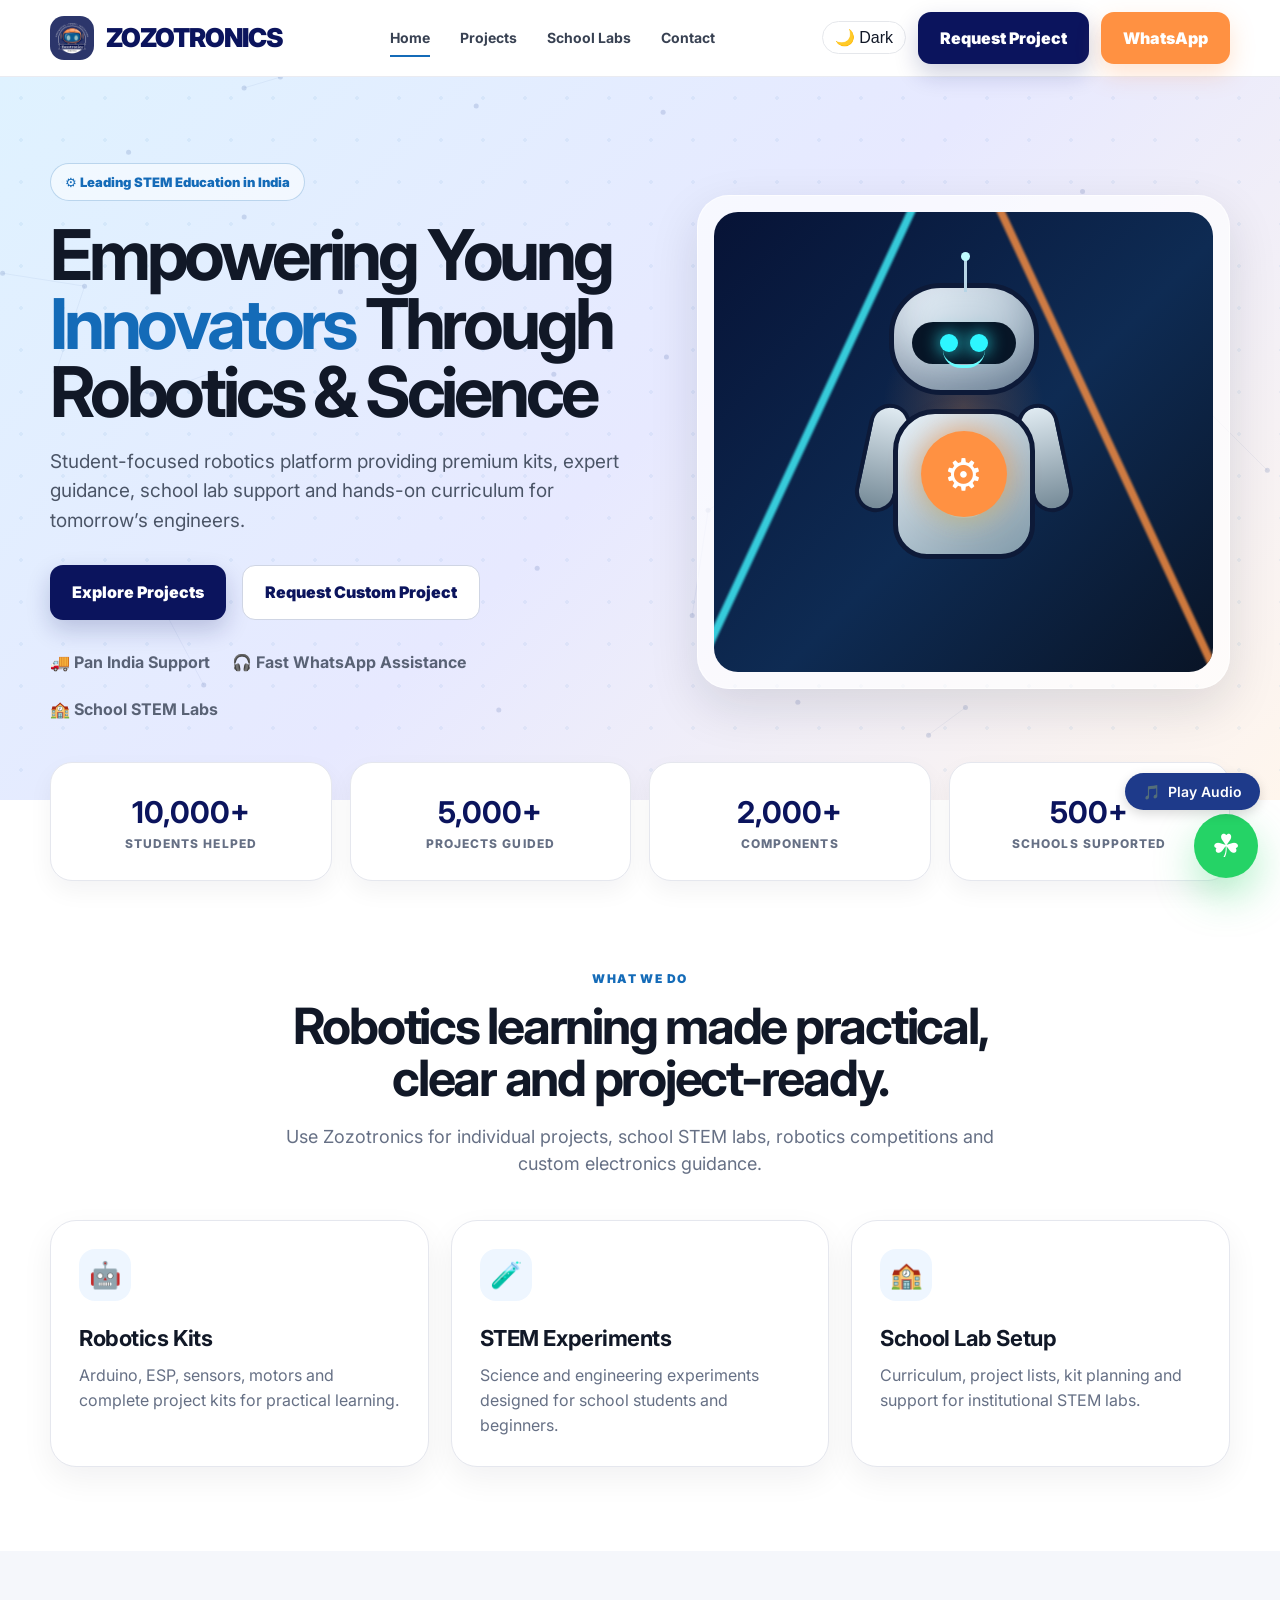
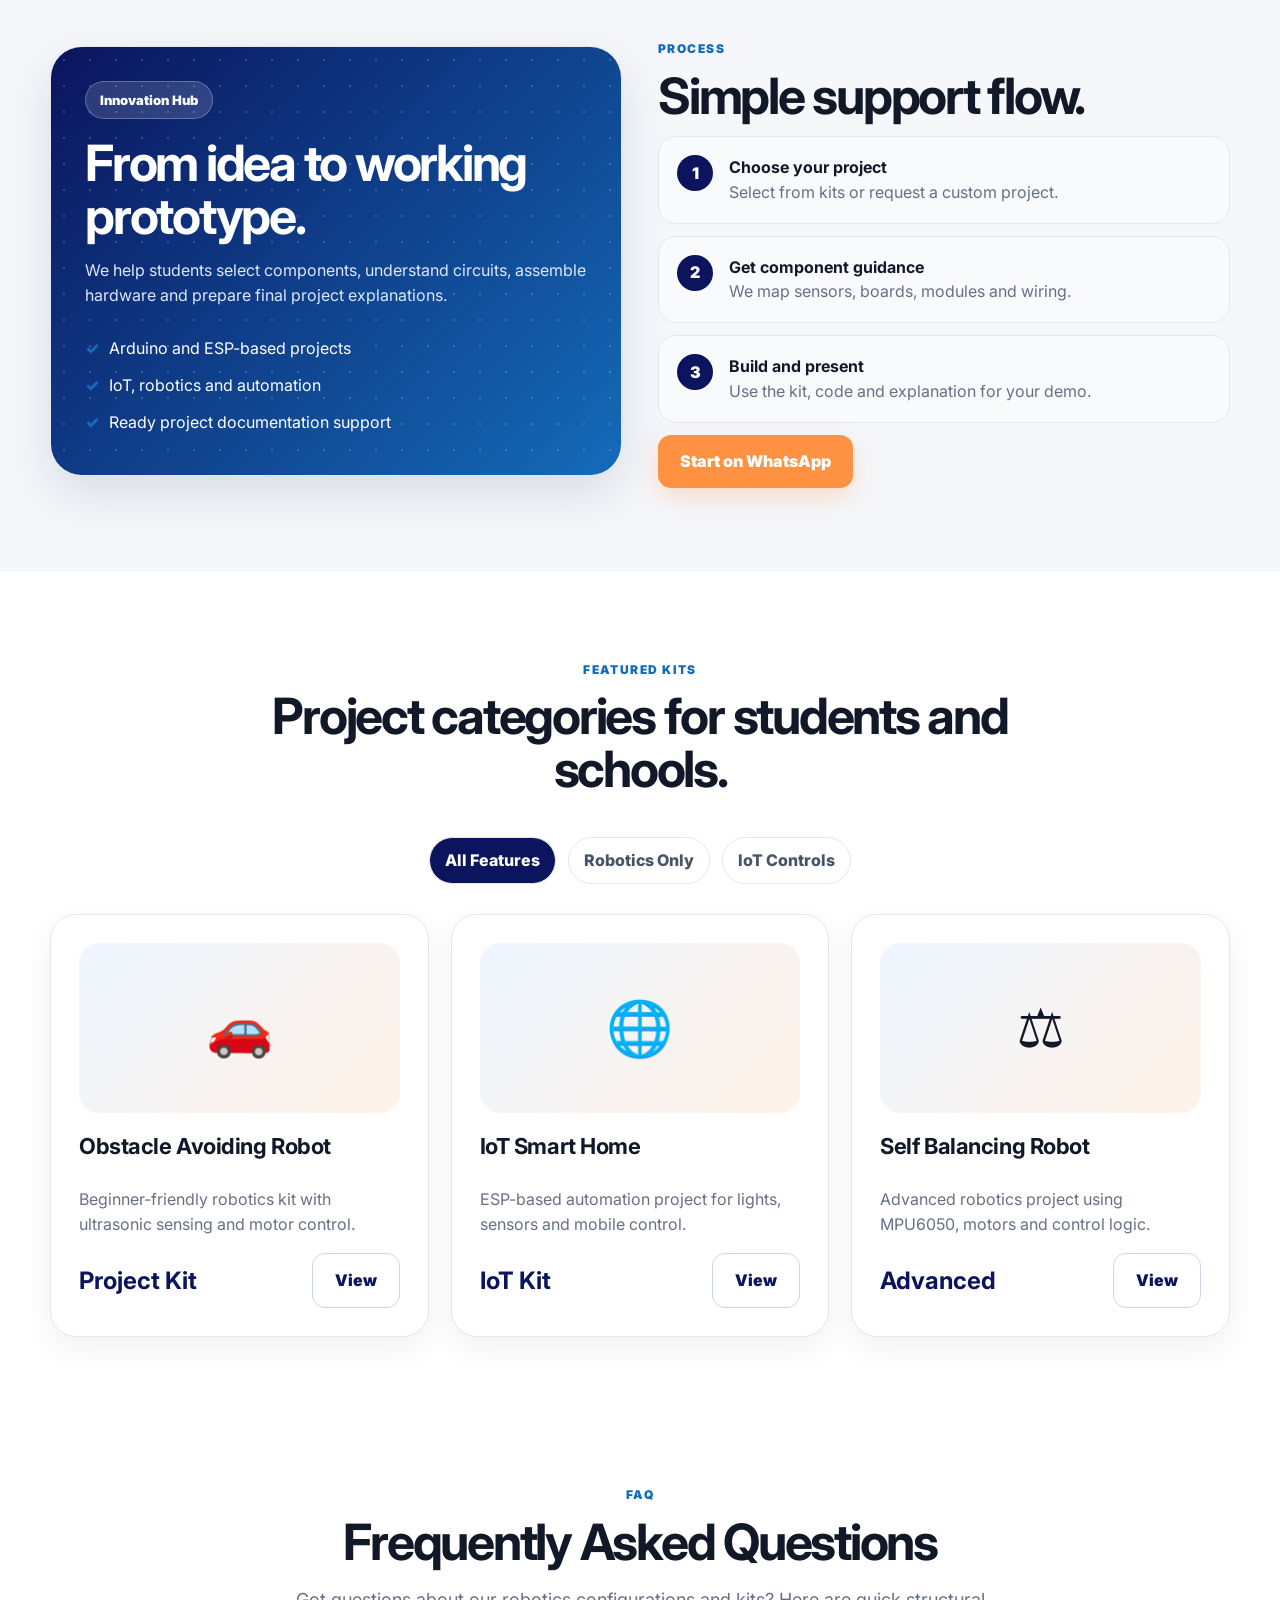
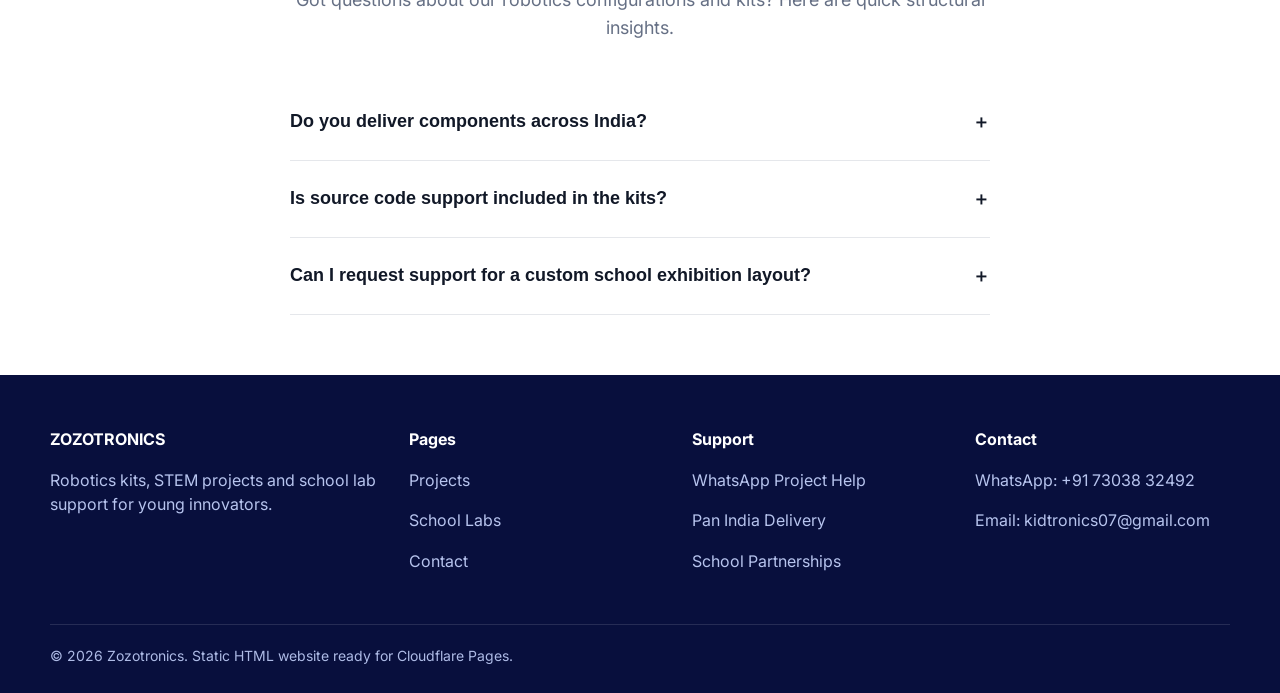
==== index.html @ ffdb4184 "Jdnj" ====
<!doctype html>
<html lang="en">
<head>
  <meta charset="utf-8">
  <meta name="viewport" content="width=device-width, initial-scale=1">
  <title>ZOZOTRONICS | Robotics Kits, STEM Projects & School Labs</title>
  <meta name="description" content="Zozotronics provides robotics kits, STEM project guidance, school lab setup, curriculum support and WhatsApp-based project assistance across India.">
  <link rel="preconnect" href="https://fonts.googleapis.com">
  <link rel="preconnect" href="https://fonts.gstatic.com" crossorigin>
  <link href="https://fonts.googleapis.com/css2?family=Inter:wght@400;500;600;700;800;900&display=swap" rel="stylesheet">
  <link rel="stylesheet" href="styles.css">
  
  <style>
    /* ==========================================================================
       OPTION 2: COMPREHENSIVE DARK MODE VARIANTS
       ========================================================================== */
    :root {
      --bg-primary: #ffffff;
      --text-main: #111827;
      --card-bg: #f9fafb;
      --border-color: #e5e7eb;
    }

    [data-theme="dark"] {
      --bg-primary: #0b132b;
      --text-main: #f3f4f6;
      --card-bg: #1c2541;
      --border-color: #3a506b;
      background-color: var(--bg-primary);
      color: var(--text-main);
    }

    body {
      background-color: var(--bg-primary);
      color: var(--text-main);
      transition: background-color 0.3s ease, color 0.3s ease;
    }

    /* Target global structural elements to shift color profiles smoothly */
    [data-theme="dark"] .card, [data-theme="dark"] .stat, [data-theme="dark"] .topbar {
      background-color: var(--card-bg) !important;
      color: var(--text-main) !important;
      border-color: var(--border-color) !important;
    }
    [data-theme="dark"] h1, [data-theme="dark"] h2, [data-theme="dark"] h3, [data-theme="dark"] strong, [data-theme="dark"] .links a {
      color: #ffffff !important;
    }

    /* Style for the Theme Toggle Switch */
    .theme-toggle {
      background: none;
      border: 1px solid var(--border-color);
      font-size: 16px;
      cursor: pointer;
      padding: 6px 12px;
      border-radius: 20px;
      display: inline-flex;
      align-items: center;
      justify-content: center;
      transition: background 0.2s;
      color: var(--text-main);
    }
    .theme-toggle:hover {
      background: rgba(0,0,0,0.05);
    }
    [data-theme="dark"] .theme-toggle:hover {
      background: rgba(255,255,255,0.08);
    }

    /* ==========================================================================
       OPTION 1: DIGITAL NODE CIRCUIT CANVAS LAYOUT
       ========================================================================== */
    .hero {
      position: relative;
      overflow: hidden;
    }
    #circuitCanvas {
      position: absolute;
      top: 0;
      left: 0;
      width: 100%;
      height: 100%;
      z-index: 0;
      pointer-events: none; /* Allows text selection and clicks to go through */
    }
    .hero-grid {
      position: relative;
      z-index: 1; /* Places website hero info directly over background art nodes */
    }

    /* ==========================================================================
       OPTION 3: DYNAMIC FILTER CLASSES
       ========================================================================== */
    .product {
      transition: opacity 0.3s ease, transform 0.3s ease;
    }
    .product.hidden {
      display: none !important;
    }
    .filters {
      display: flex;
      gap: 12px;
      margin-bottom: 30px;
      justify-content: center;
      flex-wrap: wrap;
    }
    .pill {
      cursor: pointer;
      user-select: none;
    }

    /* ==========================================================================
       OPTION 4: ACCORDION DROPDOWNS FOR FAQs
       ========================================================================== */
    .faq-section {
      padding: 60px 0;
    }
    .faq-container {
      max-width: 700px;
      margin: 0 auto;
    }
    .faq-item {
      border-bottom: 1px solid var(--border-color);
      padding: 16px 0;
    }
    .faq-trigger {
      display: flex;
      justify-content: space-between;
      align-items: center;
      width: 100%;
      background: none;
      border: none;
      text-align: left;
      font-size: 18px;
      font-weight: 600;
      color: var(--text-main);
      cursor: pointer;
      padding: 10px 0;
    }
    .faq-content {
      max-height: 0;
      overflow: hidden;
      transition: max-height 0.3s ease, padding 0.3s ease;
      color: #6b7280;
    }
    [data-theme="dark"] .faq-content {
      color: #9ca3af;
    }
    .faq-item.open .faq-content {
      max-height: 200px; /* Big enough to comfortably fit responses */
      padding-top: 10px;
    }
    .faq-icon {
      transition: transform 0.3s ease;
    }
    .faq-item.open .faq-icon {
      transform: rotate(45deg);
    }

    /* Original floating music component parameters preserved */
    .music-control-btn {
      position: fixed;
      bottom: 90px;
      right: 20px;
      z-index: 999;
      background: #1e3a8a;
      color: #ffffff;
      border: none;
      border-radius: 50px;
      padding: 10px 18px;
      font-family: 'Inter', sans-serif;
      font-weight: 600;
      font-size: 14px;
      display: flex;
      align-items: center;
      gap: 8px;
      cursor: pointer;
      box-shadow: 0 4px 12px rgba(0, 0, 0, 0.15);
      transition: transform 0.2s ease;
    }
    .music-control-btn:hover { transform: scale(1.05); opacity: 0.95; }
  </style>
</head>
<body>
  <header class="topbar">
    <div class="container nav">
      <a class="brand" href="index.html"><img src="logo.png" alt="Zozotronics logo">ZOZOTRONICS</a>
      <nav class="links">
        <a class="active" href="index.html">Home</a><a href="projects.html">Projects</a><a href="schools.html">School Labs</a><a href="contact.html">Contact</a>
      </nav>
      <div class="actions">
        <button id="themeToggle" class="theme-toggle" aria-label="Toggle Theme">🌙 Dark</button>
        <a class="btn primary" href="contact.html">Request Project</a>
        <a class="btn orange" href="https://wa.me/7303832492">WhatsApp</a>
      </div>
      <button class="menu" data-menu>Menu</button>
    </div>
    <div class="mobile-panel container"><a href="index.html">Home</a><a href="projects.html">Projects</a><a href="schools.html">School Labs</a><a href="contact.html">Contact</a><a class="btn primary" href="contact.html">Request Project</a><a class="btn orange" href="https://wa.me/7303832492">WhatsApp</a></div>
  </header>

  <main>
    <section class="hero">
      <canvas id="circuitCanvas"></canvas>
      
      <div class="container hero-grid">
        <div>
          <span class="badge">⚙ Leading STEM Education in India</span>
          <h1>Empowering Young <span>Innovators</span> Through Robotics & Science</h1>
          <p>Student-focused robotics platform providing premium kits, expert guidance, school lab support and hands-on curriculum for tomorrow’s engineers.</p>
          <div class="hero-buttons"><a class="btn primary" href="projects.html">Explore Projects</a><a class="btn ghost" href="contact.html">Request Custom Project</a></div>
          <div class="support-row"><span>🚚 Pan India Support</span><span>🎧 Fast WhatsApp Assistance</span><span>🏫 School STEM Labs</span></div>
        </div>
        <div class="hero-card" aria-label="Robotics hero illustration">
          <div class="robot-stage">
            <span class="beam b1"></span><span class="beam b2"></span>
            <div class="robot"><div class="head"><span class="antenna"></span><div class="face"><span class="eye left"></span><span class="eye right"></span><span class="smile"></span></div></div><div class="arm left"></div><div class="arm right"></div><div class="body"><div class="core">◌</div></div><div class="gear"></div></div>
          </div>
        </div>
      </div>
    </section>

    <div class="container stats">
      <div class="stat"><strong>10,000+</strong><span>Students Helped</span></div>
      <div class="stat"><strong>5,000+</strong><span>Projects Guided</span></div>
      <div class="stat"><strong>2,000+</strong><span>Components</span></div>
      <div class="stat"><strong>500+</strong><span>Schools Supported</span></div>
    </div>

    <section class="section">
      <div class="container">
        <div class="section-head reveal"><span class="kicker">What We Do</span><h2>Robotics learning made practical, clear and project-ready.</h2><p>Use Zozotronics for individual projects, school STEM labs, robotics competitions and custom electronics guidance.</p></div>
        <div class="grid-3">
          <article class="card reveal"><div class="icon">🤖</div><h3>Robotics Kits</h3><p>Arduino, ESP, sensors, motors and complete project kits for practical learning.</p></article>
          <article class="card reveal"><div class="icon">🧪</div><h3>STEM Experiments</h3><p>Science and engineering experiments designed for school students and beginners.</p></article>
          <article class="card reveal"><div class="icon">🏫</div><h3>School Lab Setup</h3><p>Curriculum, project lists, kit planning and support for institutional STEM labs.</p></article>
        </div>
      </div>
    </section>

    <section class="section alt">
      <div class="container split">
        <div class="panel lab-visual reveal">
          <span class="badge" style="color:white;border-color:rgba(255,255,255,.25);background:rgba(255,255,255,.14)">Innovation Hub</span>
          <h2 style="color:white;margin-top:18px">From idea to working prototype.</h2>
          <p style="color:#dbe7ff">We help students select components, understand circuits, assemble hardware and prepare final project explanations.</p>
          <ul class="list" style="margin-top:28px"><li style="color:#fff">Arduino and ESP-based projects</li><li style="color:#fff">IoT, robotics and automation</li><li style="color:#fff">Ready project documentation support</li></ul>
        </div>
        <div class="reveal">
          <span class="kicker">Process</span><h2>Simple support flow.</h2>
          <div class="step"><span class="num">1</span><div><strong>Choose your project</strong><br><span style="color:var(--muted)">Select from kits or request a custom project.</span></div></div>
          <div class="step"><span class="num">2</span><div><strong>Get component guidance</strong><br><span style="color:var(--muted)">We map sensors, boards, modules and wiring.</span></div></div>
          <div class="step"><span class="num">3</span><div><strong>Build and present</strong><br><span style="color:var(--muted)">Use the kit, code and explanation for your demo.</span></div></div>
          <a class="btn orange" href="contact.html">Start on WhatsApp</a>
        </div>
      </div>
    </section>

    <section class="section">
      <div class="container">
        <div class="section-head reveal"><span class="kicker">Featured Kits</span><h2>Project categories for students and schools.</h2></div>
        
        <div class="filters">
          <span class="pill active" data-home-filter="all">All Features</span>
          <span class="pill" data-home-filter="robotics">Robotics Only</span>
          <span class="pill" data-home-filter="iot">IoT Controls</span>
        </div>

        <div class="grid-3" id="homeProductGrid">
          <article class="card product reveal" data-home-category="robotics">
            <div class="product-visual">🚗</div>
            <h3>Obstacle Avoiding Robot</h3>
            <p>Beginner-friendly robotics kit with ultrasonic sensing and motor control.</p>
            <div class="price"><strong>Project Kit</strong><a class="btn ghost" href="projects.html">View</a></div>
          </article>
          
          <article class="card product reveal" data-home-category="iot">
            <div class="product-visual">🌐</div>
            <h3>IoT Smart Home</h3>
            <p>ESP-based automation project for lights, sensors and mobile control.</p>
            <div class="price"><strong>IoT Kit</strong><a class="btn ghost" href="projects.html">View</a></div>
          </article>
          
          <article class="card product reveal" data-home-category="robotics">
            <div class="product-visual">⚖️</div>
            <h3>Self Balancing Robot</h3>
            <p>Advanced robotics project using MPU6050, motors and control logic.</p>
            <div class="price"><strong>Advanced</strong><a class="btn ghost" href="projects.html">View</a></div>
          </article>
        </div>
      </div>
    </section>

    <section class="section faq-section">
      <div class="container">
        <div class="section-head reveal">
          <span class="kicker">FAQ</span>
          <h2>Frequently Asked Questions</h2>
          <p>Got questions about our robotics configurations and kits? Here are quick structural insights.</p>
        </div>
        <div class="faq-container">
          <div class="faq-item">
            <button class="faq-trigger"><span>Do you deliver components across India?</span><span class="faq-icon">＋</span></button>
            <div class="faq-content"><p>Yes! We provide secure Pan-India delivery options for all customized STEM labs and curated starter kits directly to your doorstep.</p></div>
          </div>
          <div class="faq-item">
            <button class="faq-trigger"><span>Is source code support included in the kits?</span><span class="faq-icon">＋</span></button>
            <div class="faq-content"><p>Absolutely. Every product variant includes comprehensive code layouts, wiring diagrams, and explicit logic explanations available through direct chat pathways.</p></div>
          </div>
          <div class="faq-item">
            <button class="faq-trigger"><span>Can I request support for a custom school exhibition layout?</span><span class="faq-icon">＋</span></button>
            <div class="faq-content"><p>Yes, you can use our direct custom messaging links to coordinate specialized institutional lab configurations or unique model setups directly with our team.</p></div>
          </div>
        </div>
      </div>
    </section>
  </main>

  <footer class="footer">
    <div class="container footer-grid">
      <div><h4>ZOZOTRONICS</h4><p>Robotics kits, STEM projects and school lab support for young innovators.</p></div>
      <div><h4>Pages</h4><p><a href="projects.html">Projects</a></p><p><a href="schools.html">School Labs</a></p><p><a href="contact.html">Contact</a></p></div>
      <div><h4>Support</h4><p>WhatsApp Project Help</p><p>Pan India Delivery</p><p>School Partnerships</p></div>
      <div><h4>Contact</h4><p>WhatsApp: +91 73038 32492</p><p>Email: kidtronics07@gmail.com</p></div>
    </div>
    <div class="container footer-bottom">© 2026 Zozotronics. Static HTML website ready for Cloudflare Pages.</div>
  </footer>

  <button id="musicBtn" class="music-control-btn" aria-label="Play Background Music">
    <span class="music-icon" id="musicIcon">🎵</span><span id="musicText">Play Audio</span>
  </button>

  <audio id="bgMusic" loop>
    <source src="alaminhossain1989-relaxing-krishna-flute-music-deep-sleep-relaxing-music-292793.mp3" type="audio/mpeg">
    Your browser does not support the audio element.
  </audio>

  <a class="whatsapp-float" href="https://wa.me/7303832492" aria-label="WhatsApp">☘</a>
  
  <script src="script.js"></script>
  
  <script>
    // Traditional Media Action Handlers
    const musicBtn = document.getElementById('musicBtn');
    const bgMusic = document.getElementById('bgMusic');
    const musicIcon = document.getElementById('musicIcon');
    const musicText = document.getElementById('musicText');

    musicBtn.addEventListener('click', function() {
      if (bgMusic.paused) {
        bgMusic.play().then(() => {
          musicIcon.textContent = '⏸️';
          musicText.textContent = 'Pause Audio';
        }).catch(err => console.log("Audio target reference mismatch context.", err));
      } else {
        bgMusic.pause();
        musicIcon.textContent = '🎵';
        musicText.textContent = 'Play Audio';
      }
    });

    // ==========================================================================
    // OPTION 1: CIRCUIT CANVAS MATH ENGINE CONTEXT
    // ==========================================================================
    const canvas = document.getElementById('circuitCanvas');
    const ctx = canvas.getContext('2d');
    let points = [];
    const maxPoints = 35;

    function resizeCanvas() {
      canvas.width = canvas.offsetWidth;
      canvas.height = canvas.offsetHeight;
    }
    window.addEventListener('resize', resizeCanvas);
    resizeCanvas();

    for(let i=0; i<maxPoints; i++) {
      points.push({
        x: Math.random() * canvas.width,
        y: Math.random() * canvas.height,
        vx: (Math.random() - 0.5) * 0.6,
        vy: (Math.random() - 0.5) * 0.6
      });
    }

    function animateCircuit() {
      ctx.clearRect(0, 0, canvas.width, canvas.height);
      const isDark = document.body.getAttribute('data-theme') === 'dark';
      ctx.strokeStyle = isDark ? 'rgba(58, 80, 107, 0.25)' : 'rgba(30, 58, 138, 0.05)';
      ctx.fillStyle = isDark ? 'rgba(91, 192, 190, 0.3)' : 'rgba(30, 58, 138, 0.15)';

      points.forEach((p, i) => {
        p.x += p.vx;
        p.y += p.vy;
        if(p.x < 0 || p.x > canvas.width) p.vx *= -1;
        if(p.y < 0 || p.y > canvas.height) p.vy *= -1;

        ctx.beginPath();
        ctx.arc(p.x, p.y, 2.5, 0, Math.PI * 2);
        ctx.fill();

        for(let j = i + 1; j < points.length; j++) {
          const p2 = points[j];
          const dist = Math.hypot(p.x - p2.x, p.y - p2.y);
          if(dist < 110) {
            ctx.beginPath();
            ctx.moveTo(p.x, p.y);
            ctx.lineTo(p2.x, p2.y);
            ctx.stroke();
          }
        }
      });
      requestAnimationFrame(animateCircuit);
    }
    animateCircuit();

    // ==========================================================================
    // OPTION 2: DARK MODE STORAGE SYSTEM RUNTIME
    // ==========================================================================
    const themeToggle = document.getElementById('themeToggle');
    themeToggle.addEventListener('click', () => {
      const currentTheme = document.body.getAttribute('data-theme');
      if (currentTheme === 'dark') {
        document.body.removeAttribute('data-theme');
        themeToggle.textContent = '🌙 Dark';
      } else {
        document.body.setAttribute('data-theme', 'dark');
        themeToggle.textContent = '☀️ Light';
      }
    });

    // ==========================================================================
    // OPTION 3: HOMEPAGE GALLERY FILTERS
    // ==========================================================================
    const homePills = document.querySelectorAll('[data-home-filter]');
    const homeProducts = document.querySelectorAll('#homeProductGrid .product');

    homePills.forEach(pill => {
      pill.addEventListener('click', function() {
        homePills.forEach(p => p.classList.remove('active'));
        this.classList.add('active');
        const selection = this.getAttribute('data-home-filter');

        homeProducts.forEach(prod => {
          const cat = prod.getAttribute('data-home-category');
          if(selection === 'all' || cat === selection) {
            prod.classList.remove('hidden');
          } else {
            prod.classList.add('hidden');
          }
        });
      });
    });

    // ==========================================================================
    // OPTION 4: ACCORDION INTERACTION CONTROLS
    // ==========================================================================
    const faqTriggers = document.querySelectorAll('.faq-trigger');
    faqTriggers.forEach(trigger => {
      trigger.addEventListener('click', function() {
        const parent = this.parentElement;
        const isOpen = parent.classList.contains('open');
        
        document.querySelectorAll('.faq-item').forEach(item => item.classList.remove('open'));
        if(!isOpen) {
          parent.classList.add('open');
        }
      });
    });
  </script>
</body>
</html>
---- styles.css ----
:root{
  --navy:#0b145d;--blue:#146bb8;--sky:#dff2ff;--orange:#ff9142;--ink:#151727;--muted:#667085;--soft:#f5f7fb;--line:#e5e7ee;--white:#fff;--green:#25d366;
  --shadow:0 18px 50px rgba(15,23,42,.12);--radius:26px;--max:1180px
}
*{box-sizing:border-box}html{scroll-behavior:smooth}body{margin:0;font-family:Inter,system-ui,-apple-system,Segoe UI,Roboto,Arial,sans-serif;color:var(--ink);background:#fbfbfe;line-height:1.55}a{text-decoration:none;color:inherit}img{max-width:100%;display:block}.container{width:min(var(--max),calc(100% - 40px));margin-inline:auto}.topbar{position:sticky;top:0;z-index:50;background:rgba(255,255,255,.88);backdrop-filter:blur(18px);border-bottom:1px solid rgba(229,231,238,.8)}.nav{height:76px;display:flex;align-items:center;justify-content:space-between;gap:24px}.brand{display:flex;align-items:center;gap:12px;font-weight:900;letter-spacing:-.04em;font-size:26px;color:var(--navy)}.brand img{width:44px;height:44px;border-radius:14px;object-fit:cover}.links{display:flex;align-items:center;gap:30px;font-weight:700;font-size:14px;color:#384152}.links a{position:relative}.links a:after{content:"";position:absolute;height:2px;left:0;right:0;bottom:-8px;background:var(--blue);transform:scaleX(0);transition:.2s}.links a:hover:after,.links a.active:after{transform:scaleX(1)}.actions{display:flex;gap:12px;align-items:center}.btn{display:inline-flex;align-items:center;justify-content:center;gap:10px;border:0;border-radius:13px;padding:14px 22px;font-weight:900;cursor:pointer;transition:.2s;white-space:nowrap}.btn.primary{background:var(--navy);color:white;box-shadow:0 10px 24px rgba(11,20,93,.2)}.btn.orange{background:var(--orange);color:white;box-shadow:0 10px 24px rgba(255,145,66,.25)}.btn.ghost{background:white;color:var(--navy);border:1px solid #cfd5e4}.btn:hover{transform:translateY(-2px)}.menu{display:none;background:white;border:1px solid var(--line);border-radius:12px;padding:10px 12px;font-weight:900}.hero{position:relative;overflow:hidden;background:linear-gradient(135deg,#dff2ff 0%,#e7e9ff 50%,#fff6ed 100%);padding:86px 0 78px}.hero:before{content:"";position:absolute;inset:0;background-image:radial-gradient(rgba(20,107,184,.12) 2px,transparent 2px);background-size:42px 42px;opacity:.5}.hero-grid{position:relative;display:grid;grid-template-columns:1.05fr .95fr;gap:58px;align-items:center}.badge{display:inline-flex;align-items:center;gap:8px;padding:8px 14px;border-radius:999px;border:1px solid rgba(20,107,184,.25);background:rgba(255,255,255,.55);color:var(--blue);font-weight:900;font-size:13px}.hero h1{font-size:clamp(42px,5.5vw,70px);line-height:.98;letter-spacing:-.06em;margin:20px 0 20px}.hero h1 span{color:var(--blue)}.hero p{font-size:19px;color:#4b5567;max-width:620px;margin:0 0 30px}.hero-buttons{display:flex;gap:16px;flex-wrap:wrap;margin-bottom:30px}.support-row{display:flex;gap:22px;flex-wrap:wrap;color:#596275;font-weight:700}.support-row span{display:flex;align-items:center;gap:8px}.hero-card{position:relative;padding:16px;border-radius:32px;background:rgba(255,255,255,.68);box-shadow:var(--shadow);border:1px solid rgba(255,255,255,.7)}.robot-stage{height:460px;border-radius:24px;position:relative;overflow:hidden;background:radial-gradient(circle at 50% 42%,rgba(255,145,66,.22),transparent 22%),linear-gradient(135deg,#071336,#0e2b53 55%,#091426)}.beam{position:absolute;width:8px;height:150%;background:#42f6ff;filter:blur(1px);opacity:.8;top:-20%;transform:rotate(25deg)}.beam.b1{left:15%}.beam.b2{right:18%;transform:rotate(-25deg);background:#ff9142}.robot{position:absolute;left:50%;top:48%;transform:translate(-50%,-50%);width:220px;height:300px}.head{width:150px;height:112px;border-radius:52px;margin:auto;background:linear-gradient(145deg,#eef7ff,#8fa6b7);border:5px solid #0d1a38;position:relative;box-shadow:inset 0 -18px 35px rgba(8,21,50,.25)}.antenna{position:absolute;width:3px;height:34px;background:#b7d5e6;left:50%;top:-30px}.antenna:after{content:"";position:absolute;width:9px;height:9px;border-radius:50%;background:#bffcff;left:-3px;top:-6px}.face{position:absolute;left:18px;right:18px;top:34px;height:42px;border-radius:24px;background:#071526}.eye{position:absolute;width:18px;height:18px;border-radius:50%;background:#2df6ff;top:12px;box-shadow:0 0 18px #2df6ff}.eye.left{left:28px}.eye.right{right:28px}.smile{position:absolute;width:42px;height:18px;border-bottom:3px solid #6afcff;border-radius:0 0 30px 30px;left:50%;top:28px;transform:translateX(-50%)}.body{width:142px;height:150px;margin:14px auto;border-radius:42px 42px 34px 34px;background:linear-gradient(145deg,#e8f3fb,#819aa9);border:5px solid #0d1a38;position:relative}.core{position:absolute;width:70px;height:70px;border-radius:50%;background:#0a2a39;border:5px solid #9fd6df;left:50%;top:34px;transform:translateX(-50%);display:grid;place-items:center;color:#46f7ff;font-size:34px;box-shadow:0 0 24px rgba(70,247,255,.55)}.arm{position:absolute;width:42px;height:110px;background:linear-gradient(#dfeaf1,#768b98);border:4px solid #0d1a38;border-radius:22px;top:120px}.arm.left{left:8px;transform:rotate(12deg)}.arm.right{right:8px;transform:rotate(-12deg)}.gear{position:absolute;width:86px;height:86px;border-radius:50%;background:#ff9142;left:50%;bottom:66px;transform:translateX(-50%);display:grid;place-items:center;color:white;font-size:44px;box-shadow:0 0 30px rgba(255,145,66,.8)}.gear:before{content:"⚙"}.section{padding:84px 0}.section.alt{background:var(--soft)}.section-head{max-width:760px;margin:0 auto 42px;text-align:center}.kicker{color:var(--blue);font-weight:900;text-transform:uppercase;letter-spacing:.12em;font-size:12px}.section h2{font-size:clamp(32px,4vw,50px);line-height:1.05;letter-spacing:-.045em;margin:10px 0 14px}.section-head p{color:var(--muted);font-size:18px}.stats{display:grid;grid-template-columns:repeat(4,1fr);gap:18px;margin-top:-38px;position:relative;z-index:3}.stat{background:white;border:1px solid var(--line);border-radius:22px;padding:26px;text-align:center;box-shadow:0 10px 25px rgba(17,24,39,.05)}.stat strong{font-size:30px;color:var(--navy)}.stat span{display:block;color:var(--muted);font-weight:800;font-size:12px;text-transform:uppercase;letter-spacing:.09em}.grid-3{display:grid;grid-template-columns:repeat(3,1fr);gap:22px}.card{background:white;border:1px solid var(--line);border-radius:var(--radius);padding:28px;box-shadow:0 12px 32px rgba(17,24,39,.06);transition:.2s}.card:hover{transform:translateY(-4px);box-shadow:var(--shadow)}.icon{width:52px;height:52px;border-radius:16px;background:#eef6ff;color:var(--blue);display:grid;place-items:center;font-size:26px;margin-bottom:20px}.card h3{font-size:22px;margin:0 0 8px;letter-spacing:-.02em}.card p{color:var(--muted);margin:0}.product{display:flex;flex-direction:column;gap:16px}.product-visual{height:170px;border-radius:20px;background:linear-gradient(135deg,#eef6ff,#fff2e8);display:grid;place-items:center;font-size:54px}.price{display:flex;align-items:center;justify-content:space-between;gap:10px}.price strong{font-size:24px;color:var(--navy)}.list{display:grid;gap:12px;margin:20px 0 0;padding:0;list-style:none}.list li{display:flex;gap:10px;color:#4b5567}.list li:before{content:"✓";font-weight:900;color:var(--blue)}.split{display:grid;grid-template-columns:1fr 1fr;gap:36px;align-items:center}.panel{border-radius:32px;background:white;border:1px solid var(--line);box-shadow:var(--shadow);padding:34px}.lab-visual{min-height:430px;background:linear-gradient(135deg,#0b145d,#146bb8);color:white;position:relative;overflow:hidden}.lab-visual:before{content:"";position:absolute;inset:0;background-image:radial-gradient(rgba(255,255,255,.18) 1px,transparent 1px);background-size:26px 26px}.lab-visual>*{position:relative}.step{display:flex;gap:16px;padding:18px;border-radius:18px;background:#f8fafc;border:1px solid var(--line);margin-bottom:12px}.num{width:36px;height:36px;border-radius:50%;background:var(--navy);color:white;display:grid;place-items:center;font-weight:900;flex:0 0 auto}.contact-grid{display:grid;grid-template-columns:.9fr 1.1fr;gap:28px}.contact-card{background:white;border:1px solid var(--line);border-radius:26px;padding:28px}.form{display:grid;gap:14px}.form input,.form textarea,.form select{width:100%;padding:15px 16px;border:1px solid #d8deea;border-radius:14px;font:inherit;background:#fff}.form textarea{min-height:130px;resize:vertical}.footer{background:#080f3d;color:#dbe3ff;padding:52px 0 26px}.footer-grid{display:grid;grid-template-columns:1.3fr 1fr 1fr 1fr;gap:28px}.footer h4{color:#fff;margin:0 0 12px}.footer a,.footer p{color:#b7c4ee}.footer-bottom{border-top:1px solid rgba(255,255,255,.12);margin-top:34px;padding-top:20px;color:#aebbe6;font-size:14px}.whatsapp-float{position:fixed;right:22px;bottom:22px;width:64px;height:64px;border-radius:50%;background:var(--green);color:white;display:grid;place-items:center;font-size:32px;box-shadow:0 18px 40px rgba(37,211,102,.35);z-index:60}.page-hero{padding:72px 0;background:linear-gradient(135deg,#e9f6ff,#fff6ed);text-align:center}.page-hero h1{font-size:clamp(40px,5vw,64px);letter-spacing:-.055em;line-height:1;margin:10px 0}.page-hero p{max-width:720px;margin:auto;color:var(--muted);font-size:18px}.filters{display:flex;gap:10px;justify-content:center;flex-wrap:wrap;margin-bottom:30px}.pill{padding:10px 15px;border-radius:999px;border:1px solid var(--line);background:white;font-weight:800;color:#475467}.pill.active{background:var(--navy);color:white}.mobile-panel{display:none}.reveal{opacity:0;transform:translateY(18px);transition:.55s}.reveal.show{opacity:1;transform:translateY(0)}
@media (max-width:900px){.links,.actions{display:none}.menu{display:inline-flex}.mobile-panel{display:none;position:absolute;left:20px;right:20px;top:86px;background:white;border:1px solid var(--line);box-shadow:var(--shadow);border-radius:20px;padding:18px;z-index:70}.mobile-panel.open{display:grid;gap:12px}.mobile-panel a,.mobile-panel .btn{width:100%;justify-content:center}.hero-grid,.split,.contact-grid{grid-template-columns:1fr}.hero{padding-top:56px}.robot-stage{height:360px}.stats,.grid-3,.footer-grid{grid-template-columns:1fr 1fr}.footer-grid{gap:20px}}@media (max-width:580px){.container{width:min(100% - 28px,var(--max))}.brand{font-size:21px}.hero h1{font-size:42px}.hero-buttons .btn{width:100%}.stats,.grid-3,.footer-grid{grid-template-columns:1fr}.section{padding:62px 0}.nav{height:68px}.whatsapp-float{width:56px;height:56px;font-size:28px}.robot{scale:.82}.contact-grid{gap:18px}}
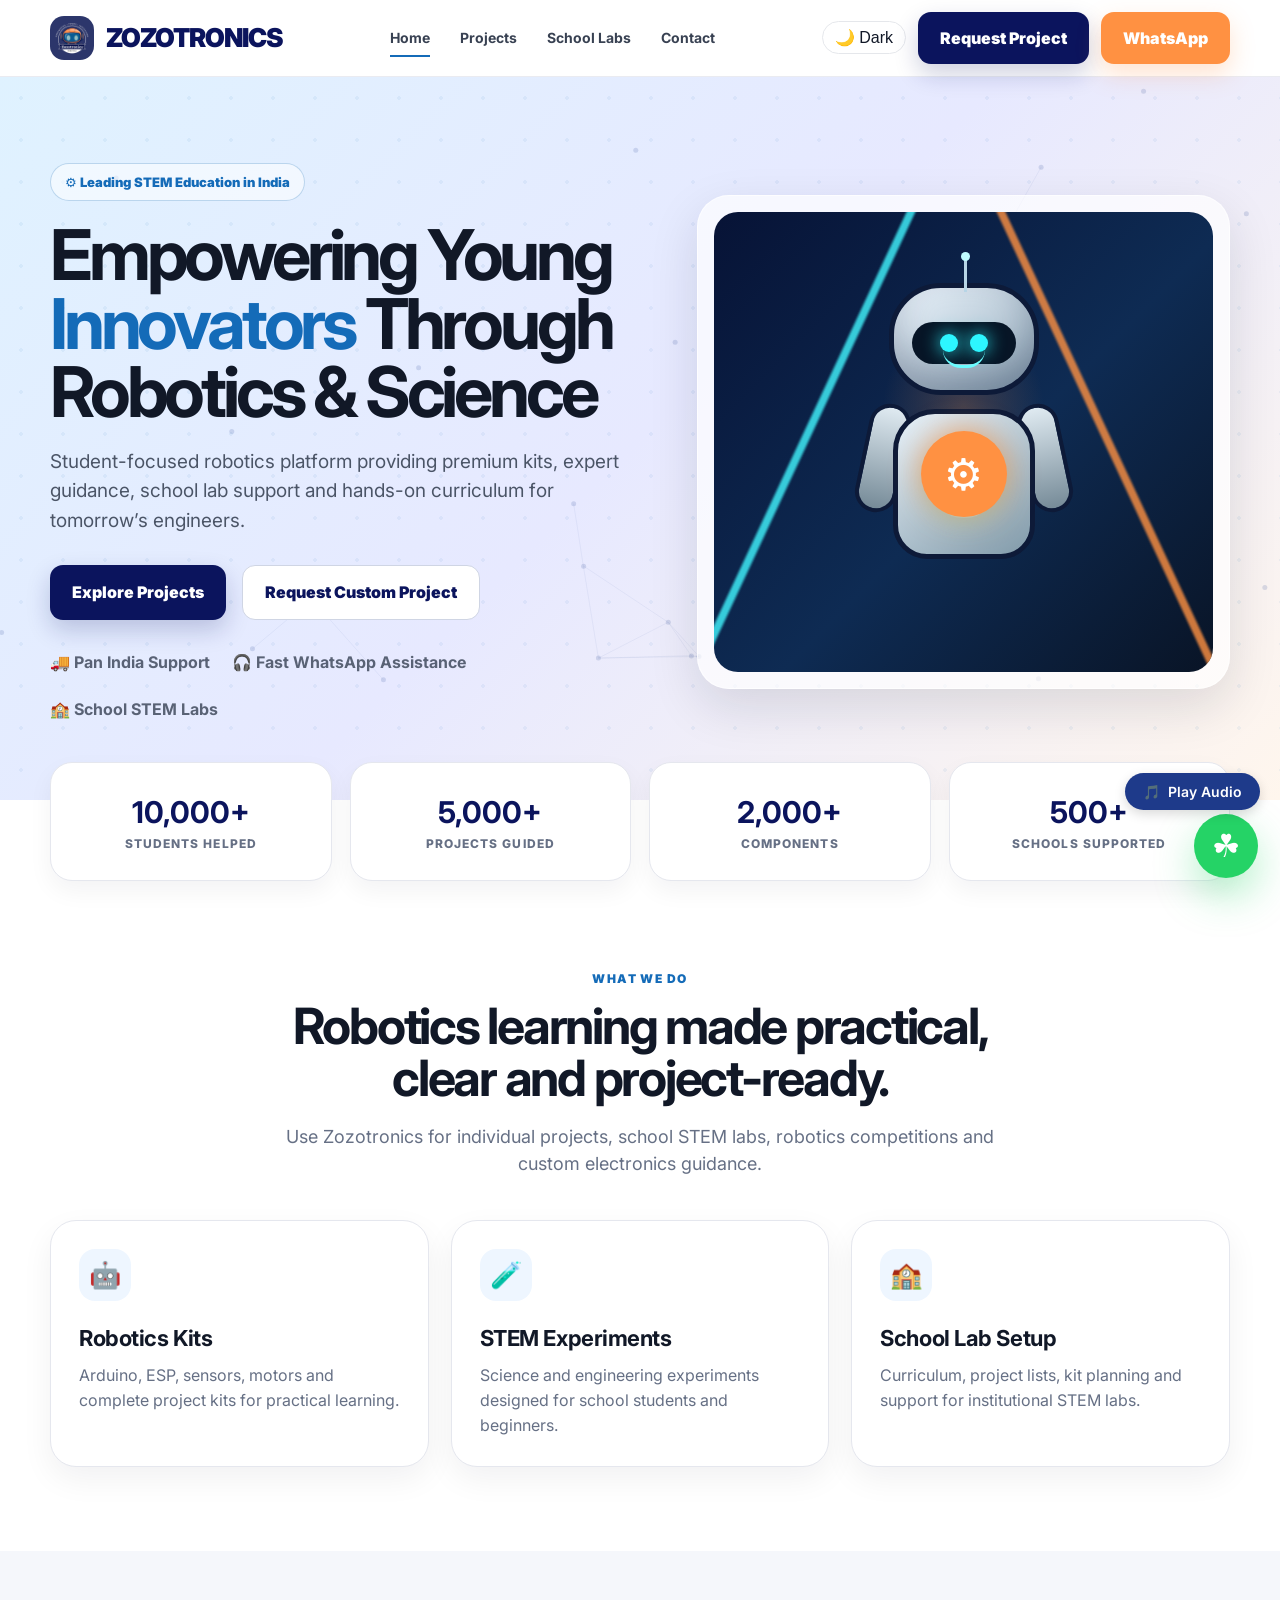
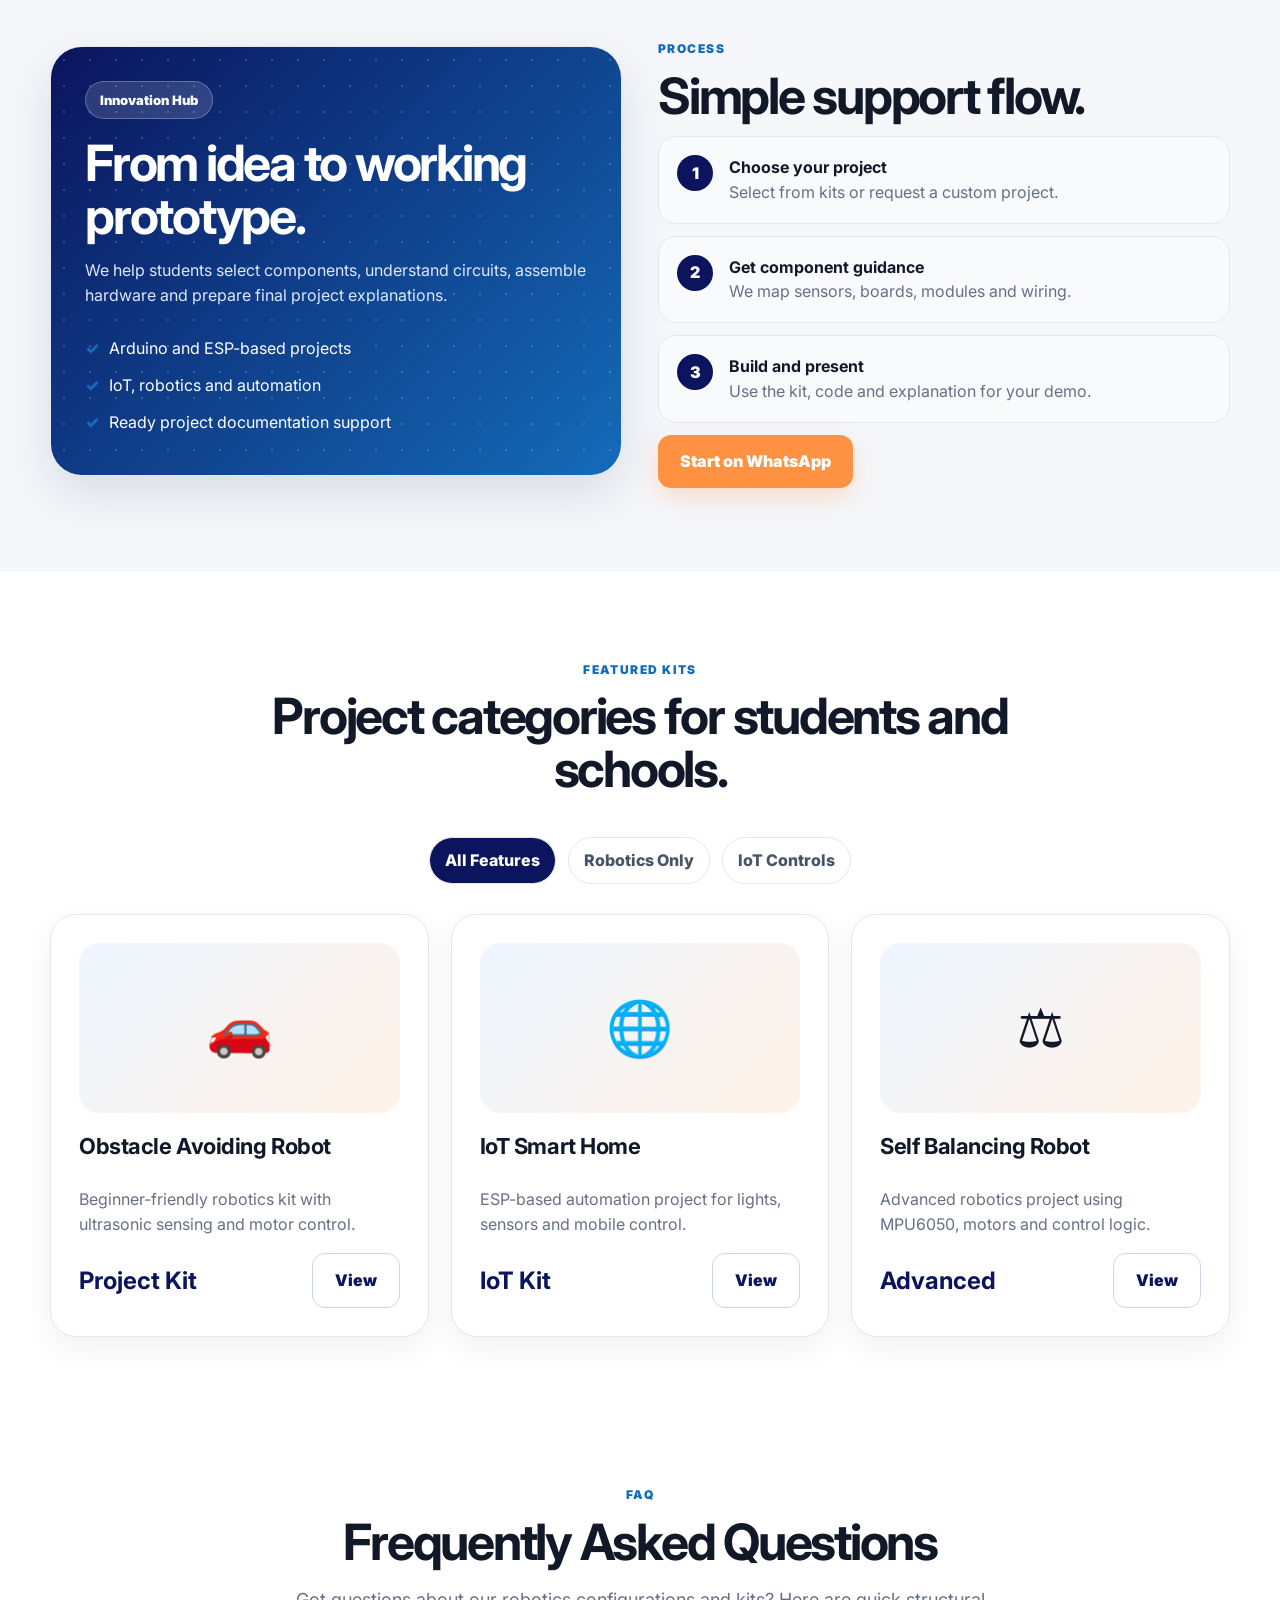
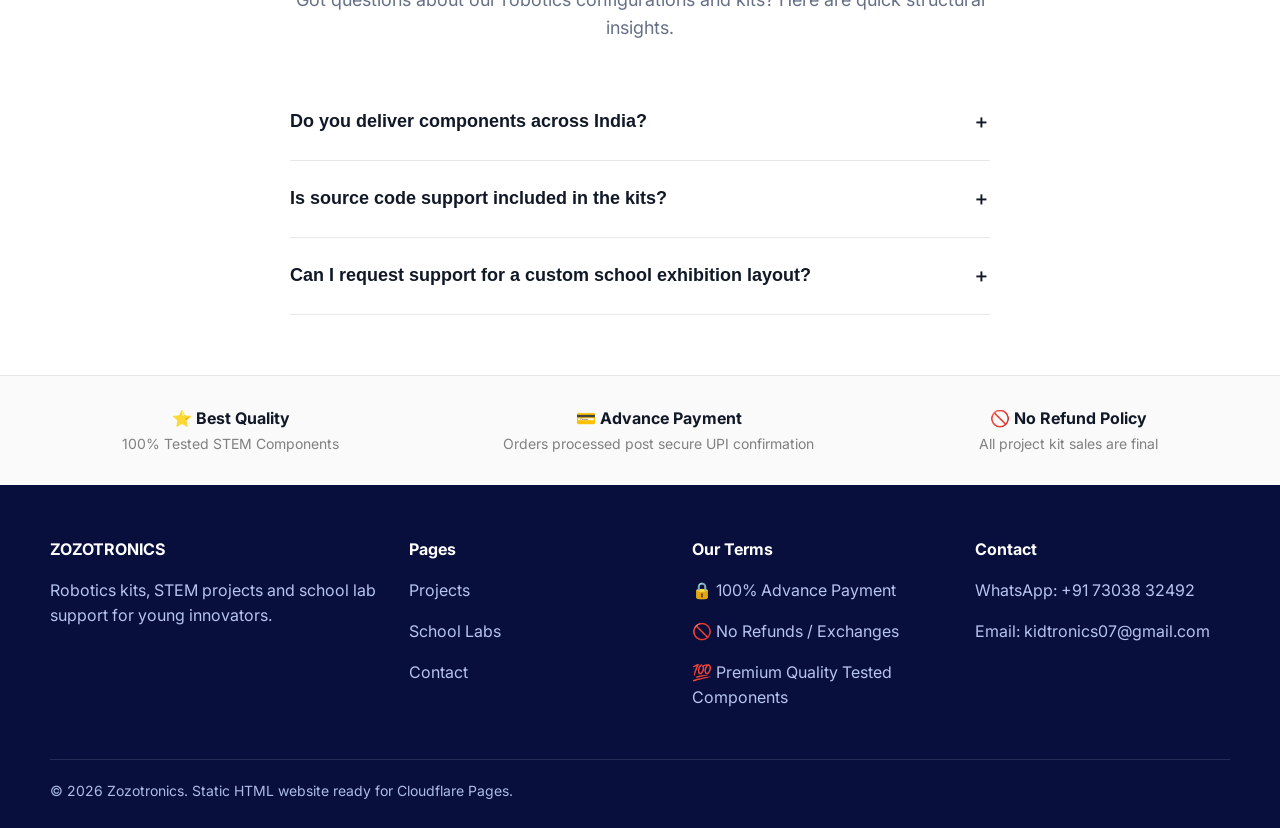
==== commit cd298a98: "Jn" ====
--- a/index.html
+++ b/index.html
@@ -313,13 +313,28 @@
         </div>
       </div>
     </section>
+
+    <!-- Horizontal Policy Notice Bar Implementation -->
+    <section class="section" style="padding: 30px 0; border-top: 1px solid var(--border-color); background: rgba(0,0,0,0.02); width: 100%;">
+      <div class="container" style="display: flex; justify-content: space-around; flex-wrap: wrap; gap: 20px; text-align: center;">
+        <div><strong>⭐ Best Quality</strong><br><span style="font-size:14px; color:gray;">100% Tested STEM Components</span></div>
+        <div><strong>💳 Advance Payment</strong><br><span style="font-size:14px; color:gray;">Orders processed post secure UPI confirmation</span></div>
+        <div><strong>🚫 No Refund Policy</strong><br><span style="font-size:14px; color:gray;">All project kit sales are final</span></div>
+      </div>
+    </section>
   </main>
 
   <footer class="footer">
     <div class="container footer-grid">
       <div><h4>ZOZOTRONICS</h4><p>Robotics kits, STEM projects and school lab support for young innovators.</p></div>
       <div><h4>Pages</h4><p><a href="projects.html">Projects</a></p><p><a href="schools.html">School Labs</a></p><p><a href="contact.html">Contact</a></p></div>
-      <div><h4>Support</h4><p>WhatsApp Project Help</p><p>Pan India Delivery</p><p>School Partnerships</p></div>
+      <!-- Updated Terms Section Box -->
+      <div>
+        <h4>Our Terms</h4>
+        <p>🔒 100% Advance Payment</p>
+        <p>🚫 No Refunds / Exchanges</p>
+        <p>💯 Premium Quality Tested Components</p>
+      </div>
       <div><h4>Contact</h4><p>WhatsApp: +91 73038 32492</p><p>Email: kidtronics07@gmail.com</p></div>
     </div>
     <div class="container footer-bottom">© 2026 Zozotronics. Static HTML website ready for Cloudflare Pages.</div>
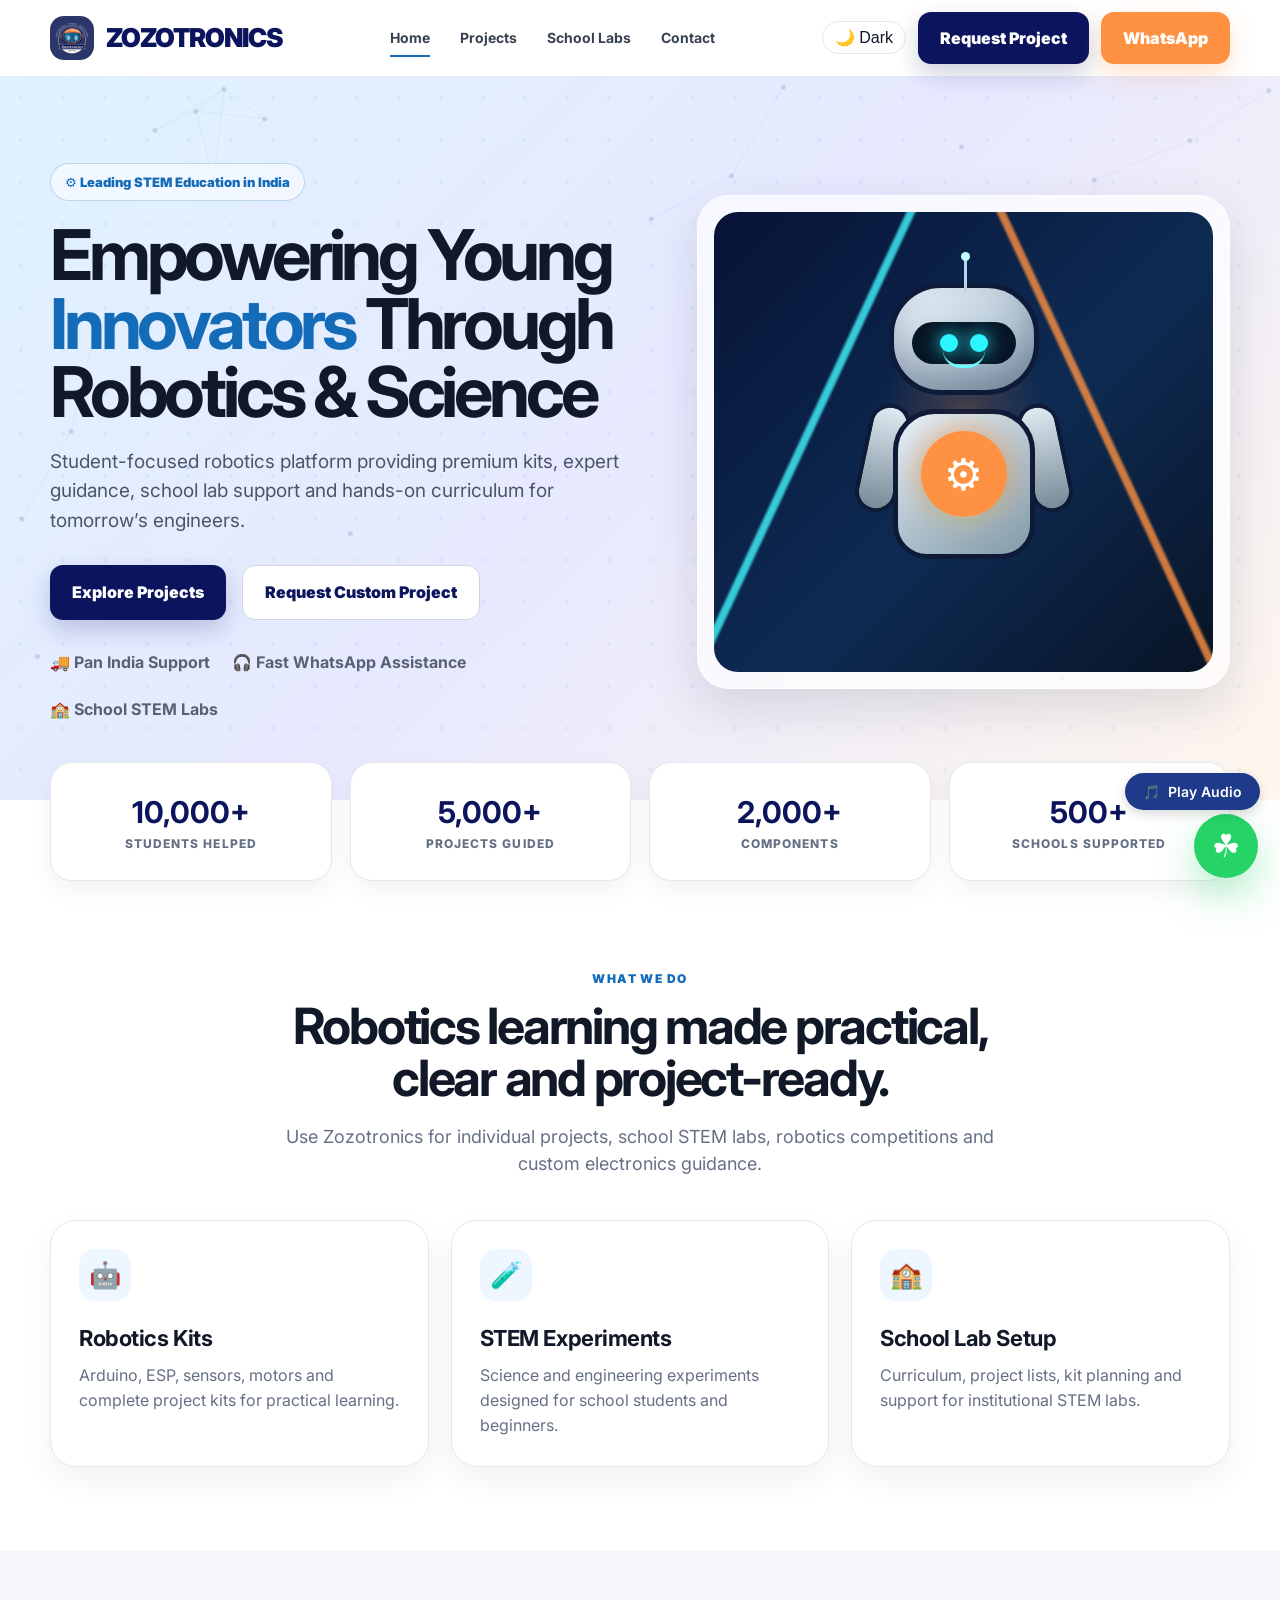
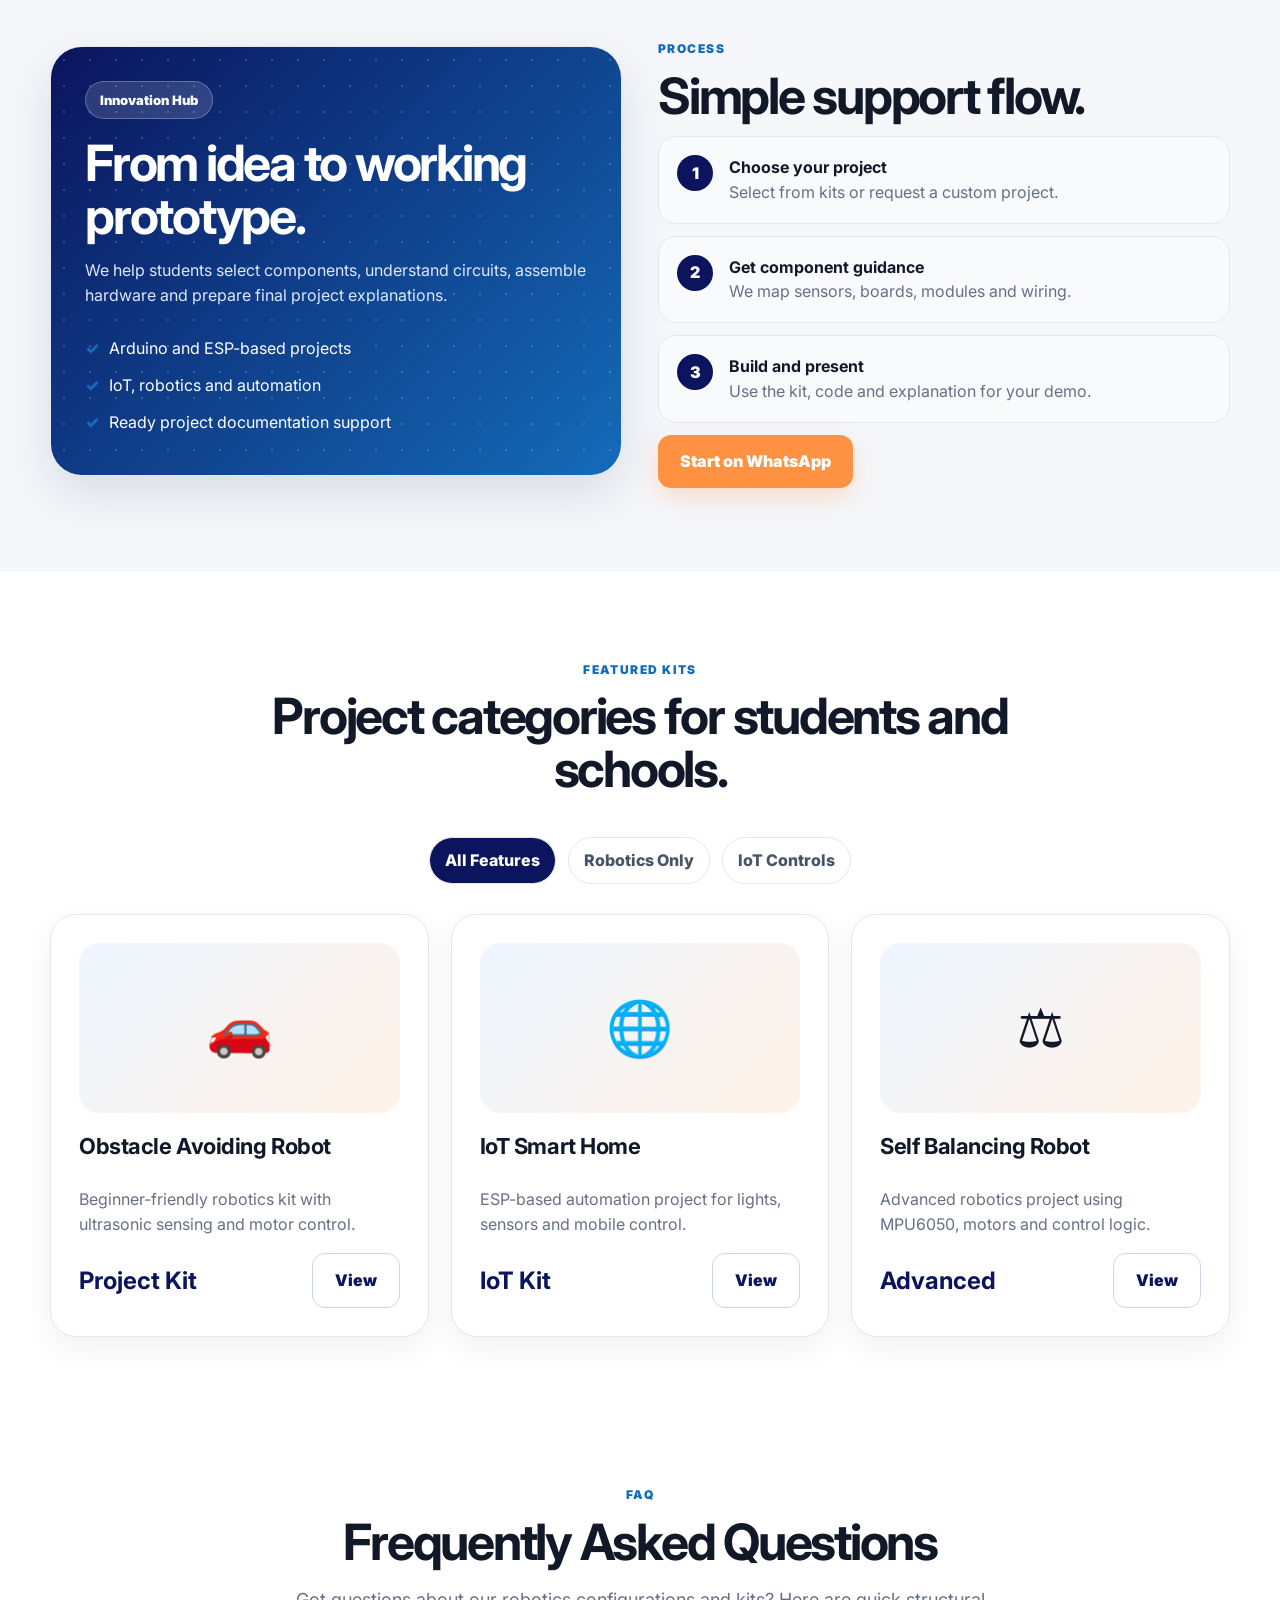
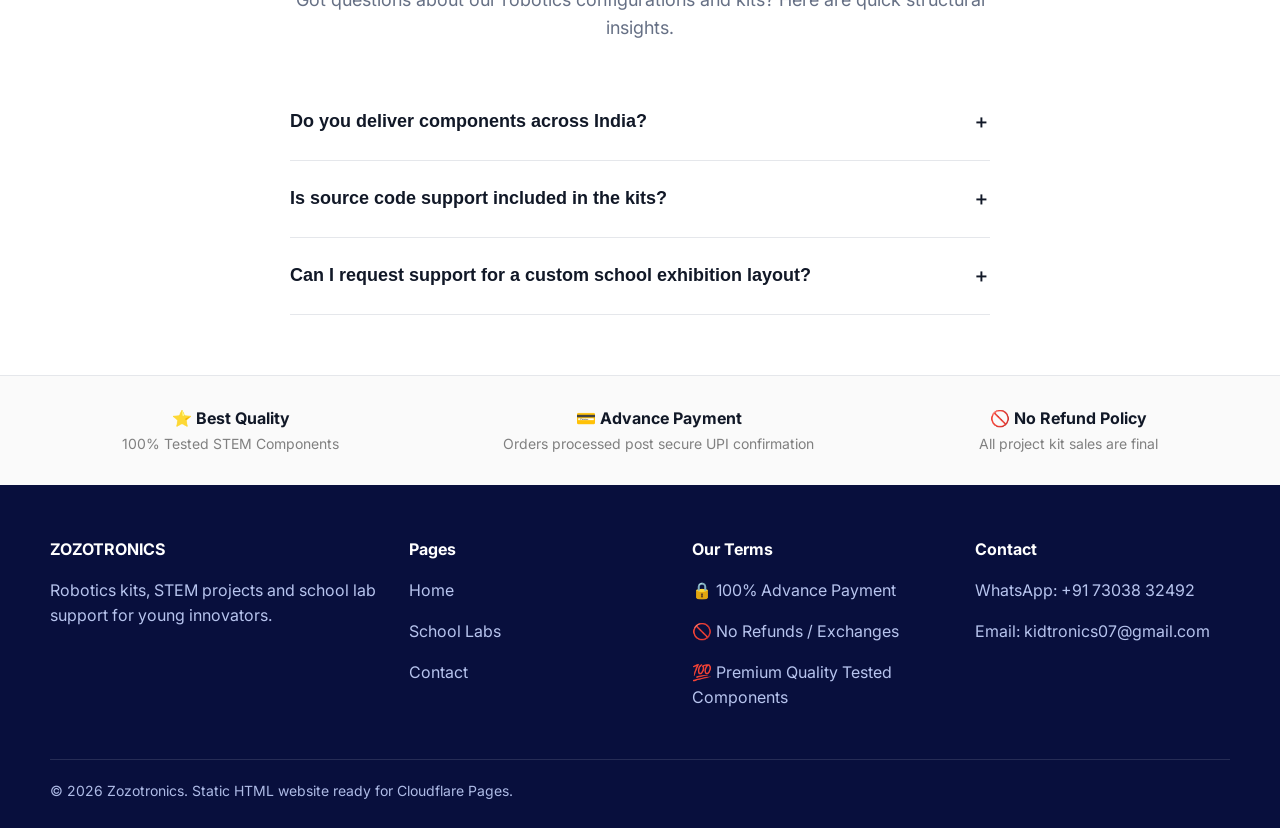
==== commit a90cc03b: "Yiv" ====
--- a/index.html
+++ b/index.html
@@ -314,7 +314,6 @@
       </div>
     </section>
 
-    <!-- Horizontal Policy Notice Bar Implementation -->
     <section class="section" style="padding: 30px 0; border-top: 1px solid var(--border-color); background: rgba(0,0,0,0.02); width: 100%;">
       <div class="container" style="display: flex; justify-content: space-around; flex-wrap: wrap; gap: 20px; text-align: center;">
         <div><strong>⭐ Best Quality</strong><br><span style="font-size:14px; color:gray;">100% Tested STEM Components</span></div>
@@ -327,8 +326,7 @@
   <footer class="footer">
     <div class="container footer-grid">
       <div><h4>ZOZOTRONICS</h4><p>Robotics kits, STEM projects and school lab support for young innovators.</p></div>
-      <div><h4>Pages</h4><p><a href="projects.html">Projects</a></p><p><a href="schools.html">School Labs</a></p><p><a href="contact.html">Contact</a></p></div>
-      <!-- Updated Terms Section Box -->
+      <div><h4>Pages</h4><p><a href="index.html">Home</a></p><p><a href="schools.html">School Labs</a></p><p><a href="contact.html">Contact</a></p></div>
       <div>
         <h4>Our Terms</h4>
         <p>🔒 100% Advance Payment</p>
@@ -354,22 +352,39 @@
   <script src="script.js"></script>
   
   <script>
-    // Traditional Media Action Handlers
     const musicBtn = document.getElementById('musicBtn');
     const bgMusic = document.getElementById('bgMusic');
     const musicIcon = document.getElementById('musicIcon');
     const musicText = document.getElementById('musicText');
 
+    if (localStorage.getItem('musicPlaying') === 'true') {
+      const savedTime = localStorage.getItem('musicPosition');
+      if (savedTime) bgMusic.currentTime = parseFloat(savedTime);
+      
+      bgMusic.play().then(() => {
+        musicIcon.textContent = '⏸️';
+        if(musicText) musicText.textContent = 'Pause Audio';
+      }).catch(err => console.log("Autoplay context initialization block dynamic."));
+    }
+
+    setInterval(() => {
+      if (!bgMusic.paused) {
+        localStorage.setItem('musicPosition', bgMusic.currentTime);
+      }
+    }, 1000);
+
     musicBtn.addEventListener('click', function() {
       if (bgMusic.paused) {
         bgMusic.play().then(() => {
           musicIcon.textContent = '⏸️';
-          musicText.textContent = 'Pause Audio';
-        }).catch(err => console.log("Audio target reference mismatch context.", err));
+          if(musicText) musicText.textContent = 'Pause Audio';
+          localStorage.setItem('musicPlaying', 'true');
+        });
       } else {
         bgMusic.pause();
         musicIcon.textContent = '🎵';
-        musicText.textContent = 'Play Audio';
+        if(musicText) musicText.textContent = 'Play Audio';
+        localStorage.setItem('musicPlaying', 'false');
       }
     });
 
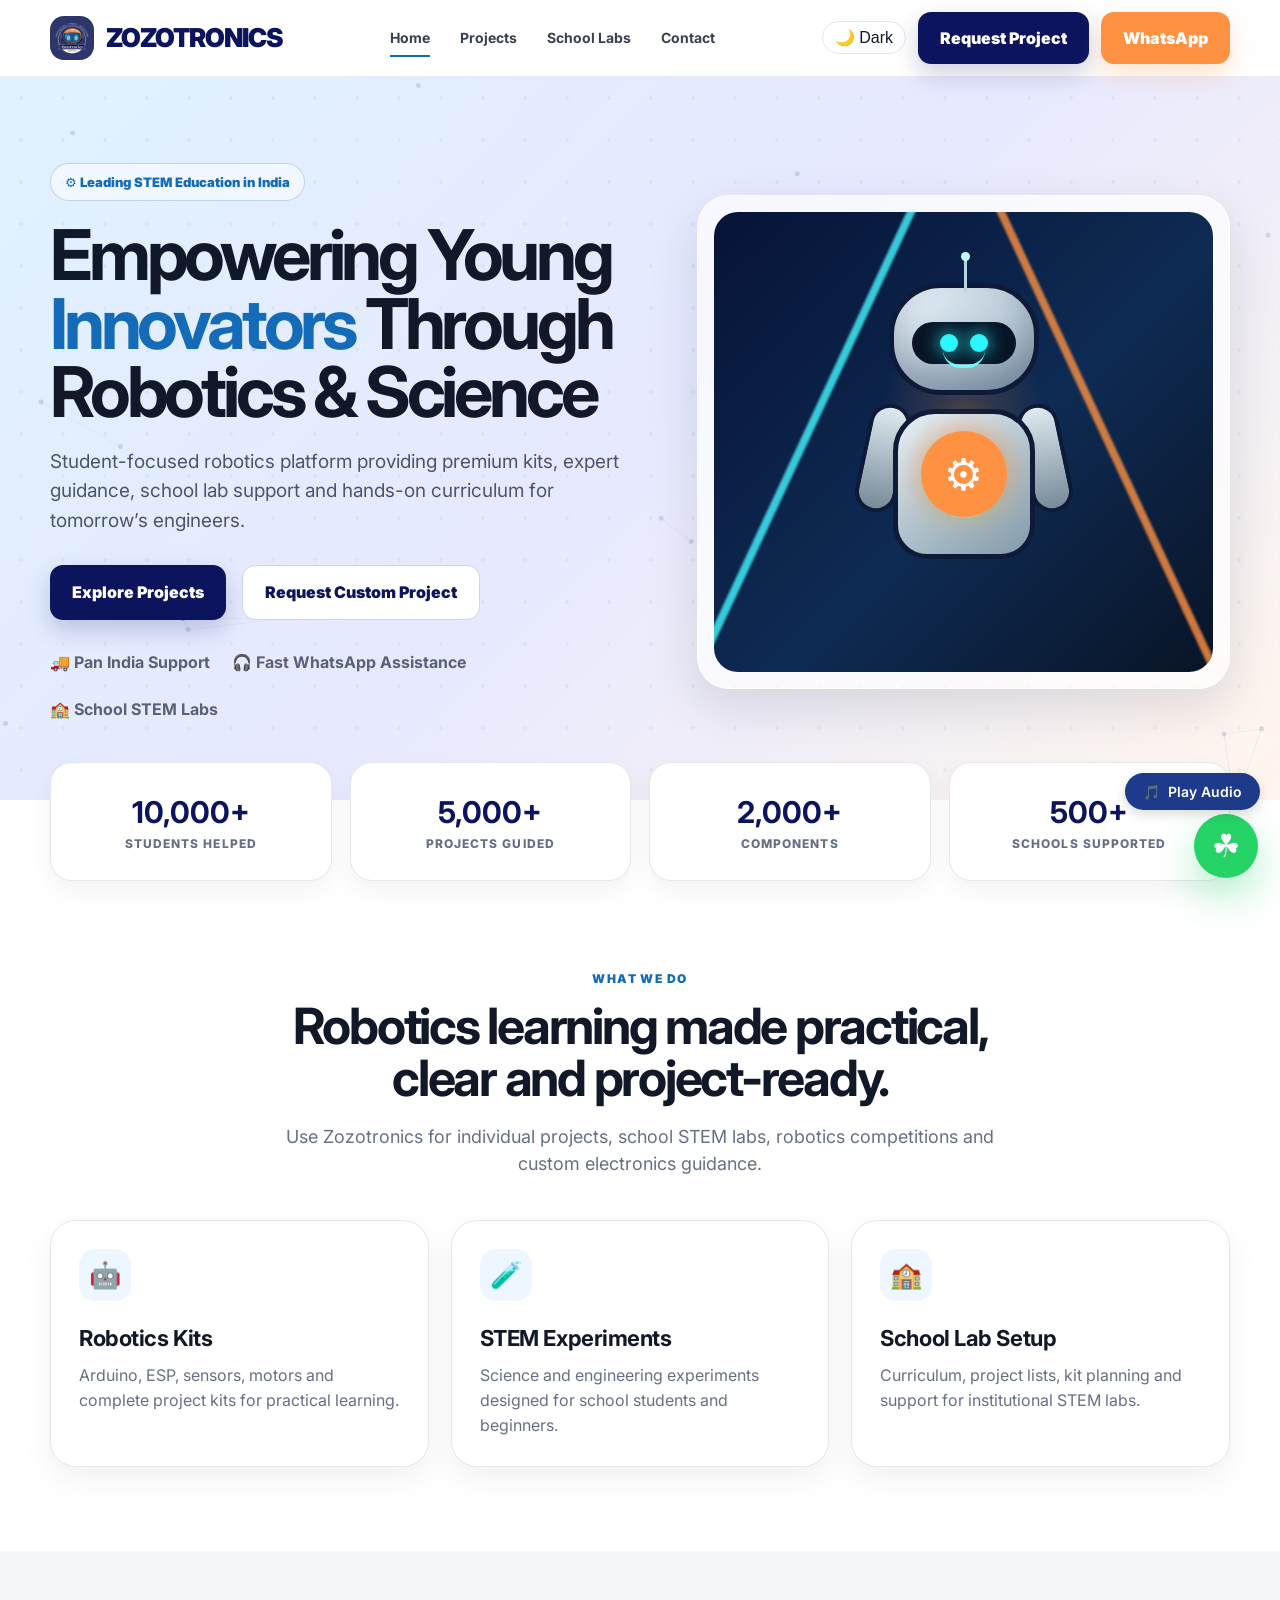
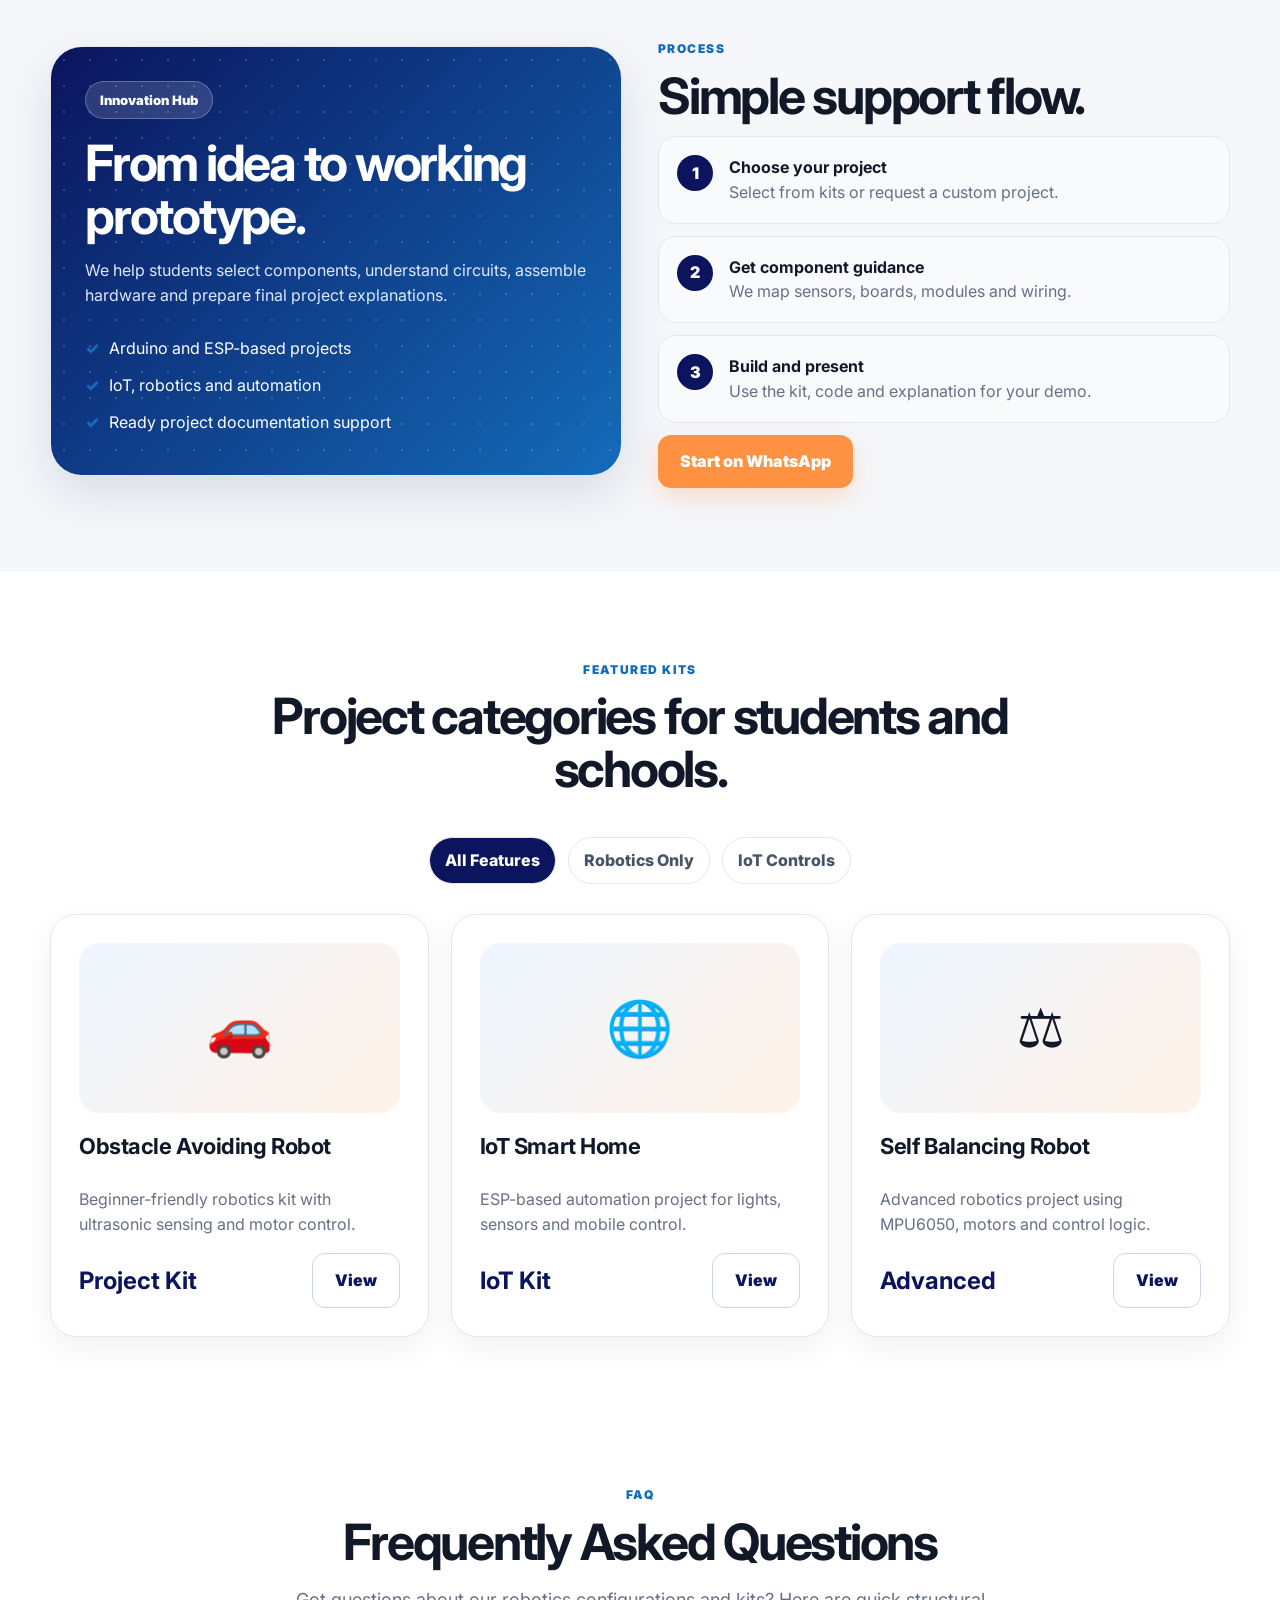
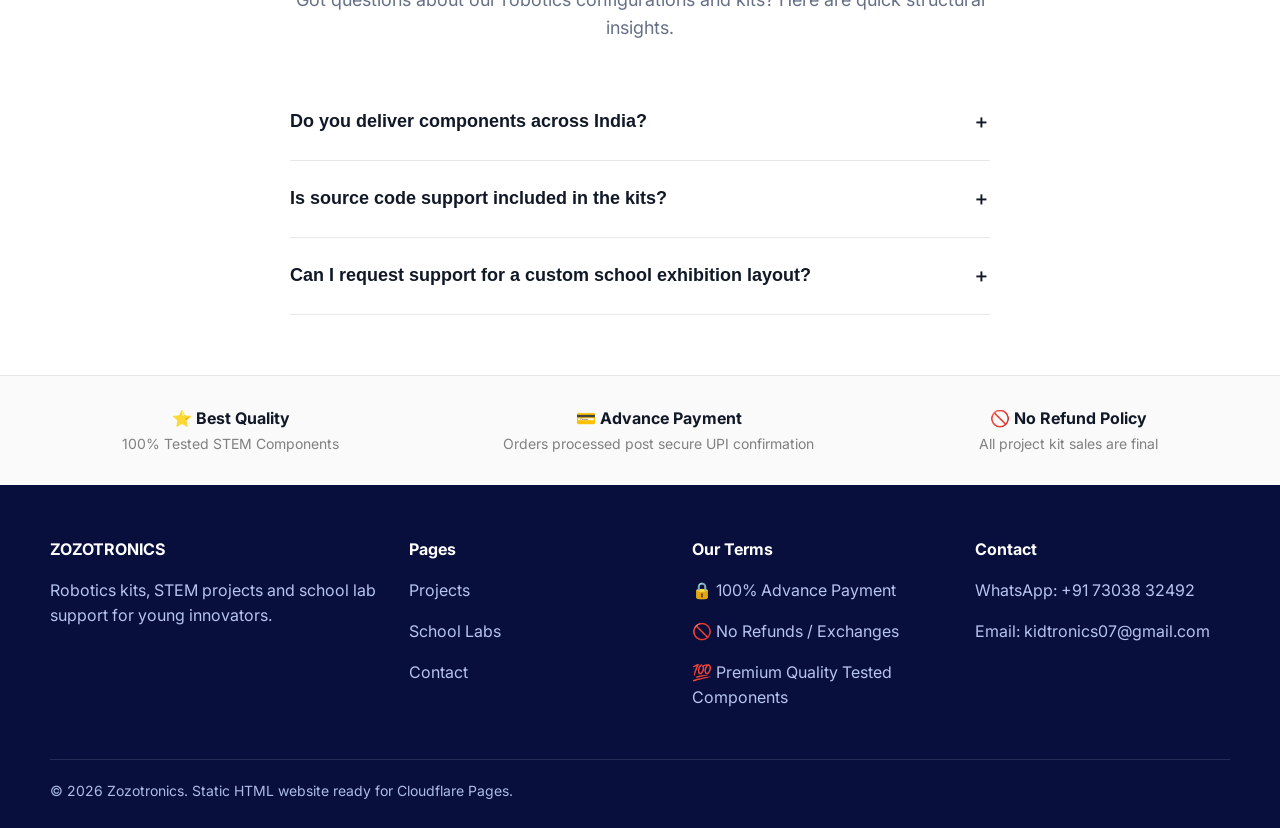
==== commit a9839aad: "Mgf" ====
--- a/index.html
+++ b/index.html
@@ -5,6 +5,16 @@
   <meta name="viewport" content="width=device-width, initial-scale=1">
   <title>ZOZOTRONICS | Robotics Kits, STEM Projects & School Labs</title>
   <meta name="description" content="Zozotronics provides robotics kits, STEM project guidance, school lab setup, curriculum support and WhatsApp-based project assistance across India.">
+  
+  <!-- Browser Tab Favicon Brand Icon -->
+  <link rel="icon" type="image/png" href="logo.png">
+
+  <!-- Open Graph Link Preview Tags -->
+  <meta property="og:title" content="ZOZOTRONICS | Robotics Kits & STEM Labs">
+  <meta property="og:description" content="Premium robotics kits, expert guidance, and custom STEM project support across India.">
+  <meta property="og:image" content="https://zozotronics.store/logo.png">
+  <meta property="og:type" content="website">
+
   <link rel="preconnect" href="https://fonts.googleapis.com">
   <link rel="preconnect" href="https://fonts.gstatic.com" crossorigin>
   <link href="https://fonts.googleapis.com/css2?family=Inter:wght@400;500;600;700;800;900&display=swap" rel="stylesheet">
@@ -81,11 +91,11 @@
       width: 100%;
       height: 100%;
       z-index: 0;
-      pointer-events: none; /* Allows text selection and clicks to go through */
+      pointer-events: none;
     }
     .hero-grid {
       position: relative;
-      z-index: 1; /* Places website hero info directly over background art nodes */
+      z-index: 1;
     }
 
     /* ==========================================================================
@@ -147,7 +157,7 @@
       color: #9ca3af;
     }
     .faq-item.open .faq-content {
-      max-height: 200px; /* Big enough to comfortably fit responses */
+      max-height: 200px;
       padding-top: 10px;
     }
     .faq-icon {
@@ -157,7 +167,6 @@
       transform: rotate(45deg);
     }
 
-    /* Original floating music component parameters preserved */
     .music-control-btn {
       position: fixed;
       bottom: 90px;
@@ -179,6 +188,35 @@
       transition: transform 0.2s ease;
     }
     .music-control-btn:hover { transform: scale(1.05); opacity: 0.95; }
+
+    .scroll-top-btn {
+      position: fixed;
+      bottom: 150px;
+      right: 20px;
+      z-index: 998;
+      background: #ea580c;
+      color: white;
+      border: none;
+      width: 45px;
+      height: 45px;
+      border-radius: 50%;
+      font-size: 18px;
+      cursor: pointer;
+      box-shadow: 0 4px 12px rgba(0,0,0,0.15);
+      display: flex;
+      align-items: center;
+      justify-content: center;
+      opacity: 0;
+      pointer-events: none;
+      transition: opacity 0.3s ease, transform 0.2s ease;
+    }
+    .scroll-top-btn.visible {
+      opacity: 1;
+      pointer-events: auto;
+    }
+    .scroll-top-btn:hover {
+      transform: scale(1.1);
+    }
   </style>
 </head>
 <body>
@@ -326,7 +364,7 @@
   <footer class="footer">
     <div class="container footer-grid">
       <div><h4>ZOZOTRONICS</h4><p>Robotics kits, STEM projects and school lab support for young innovators.</p></div>
-      <div><h4>Pages</h4><p><a href="index.html">Home</a></p><p><a href="schools.html">School Labs</a></p><p><a href="contact.html">Contact</a></p></div>
+      <div><h4>Pages</h4><p><a href="projects.html">Projects</a></p><p><a href="schools.html">School Labs</a></p><p><a href="contact.html">Contact</a></p></div>
       <div>
         <h4>Our Terms</h4>
         <p>🔒 100% Advance Payment</p>
@@ -341,6 +379,8 @@
   <button id="musicBtn" class="music-control-btn" aria-label="Play Background Music">
     <span class="music-icon" id="musicIcon">🎵</span><span id="musicText">Play Audio</span>
   </button>
+
+  <button id="scrollTopBtn" class="scroll-top-btn" aria-label="Back to Top">⬆</button>
 
   <audio id="bgMusic" loop>
     <source src="alaminhossain1989-relaxing-krishna-flute-music-deep-sleep-relaxing-music-292793.mp3" type="audio/mpeg">
@@ -356,6 +396,7 @@
     const bgMusic = document.getElementById('bgMusic');
     const musicIcon = document.getElementById('musicIcon');
     const musicText = document.getElementById('musicText');
+    const scrollTopBtn = document.getElementById('scrollTopBtn');
 
     if (localStorage.getItem('musicPlaying') === 'true') {
       const savedTime = localStorage.getItem('musicPosition');
@@ -388,6 +429,18 @@
       }
     });
 
+    window.addEventListener('scroll', () => {
+      if (window.scrollY > 300) {
+        scrollTopBtn.classList.add('visible');
+      } else {
+        scrollTopBtn.classList.remove('visible');
+      }
+    });
+
+    scrollTopBtn.addEventListener('click', () => {
+      window.scrollTo({ top: 0, behavior: 'smooth' });
+    });
+
     // ==========================================================================
     // OPTION 1: CIRCUIT CANVAS MATH ENGINE CONTEXT
     // ==========================================================================
@@ -443,9 +496,6 @@
     }
     animateCircuit();
 
-    // ==========================================================================
-    // OPTION 2: DARK MODE STORAGE SYSTEM RUNTIME
-    // ==========================================================================
     const themeToggle = document.getElementById('themeToggle');
     themeToggle.addEventListener('click', () => {
       const currentTheme = document.body.getAttribute('data-theme');
@@ -458,9 +508,6 @@
       }
     });
 
-    // ==========================================================================
-    // OPTION 3: HOMEPAGE GALLERY FILTERS
-    // ==========================================================================
     const homePills = document.querySelectorAll('[data-home-filter]');
     const homeProducts = document.querySelectorAll('#homeProductGrid .product');
 
@@ -481,9 +528,6 @@
       });
     });
 
-    // ==========================================================================
-    // OPTION 4: ACCORDION INTERACTION CONTROLS
-    // ==========================================================================
     const faqTriggers = document.querySelectorAll('.faq-trigger');
     faqTriggers.forEach(trigger => {
       trigger.addEventListener('click', function() {
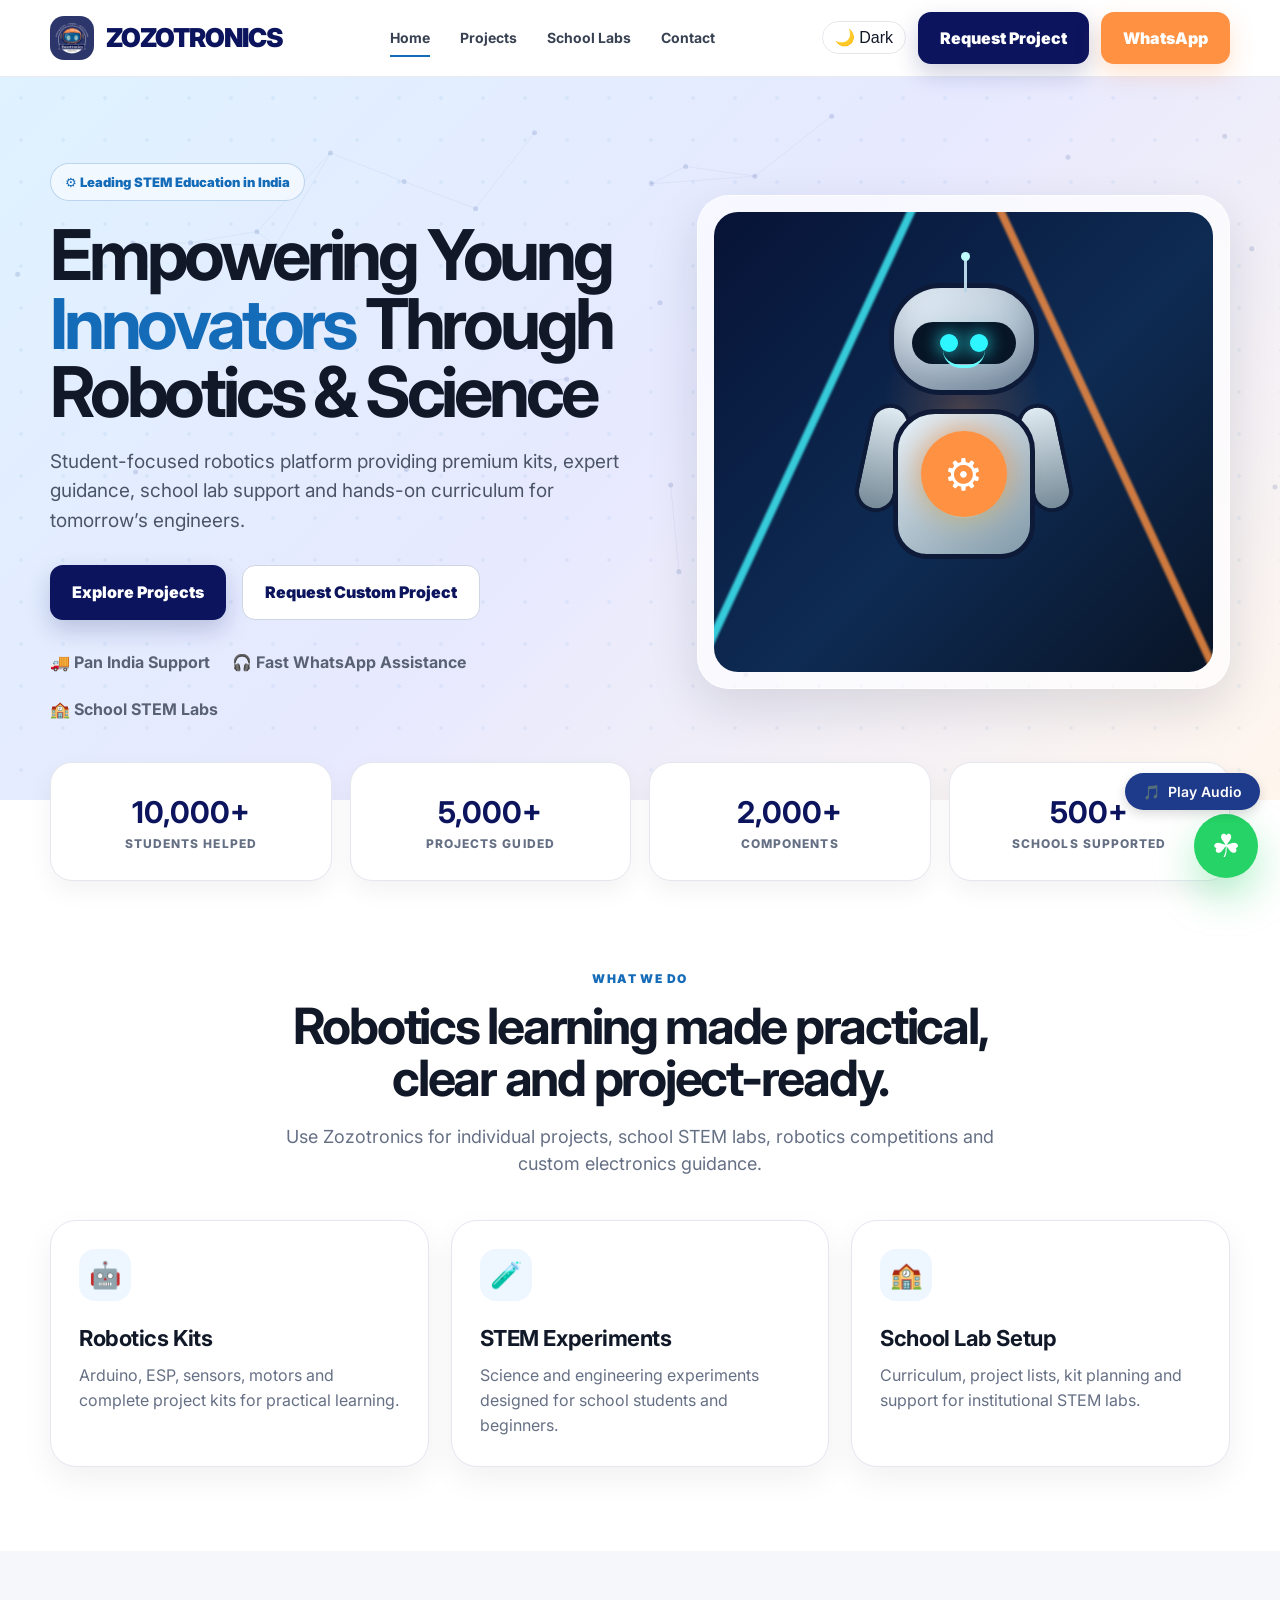
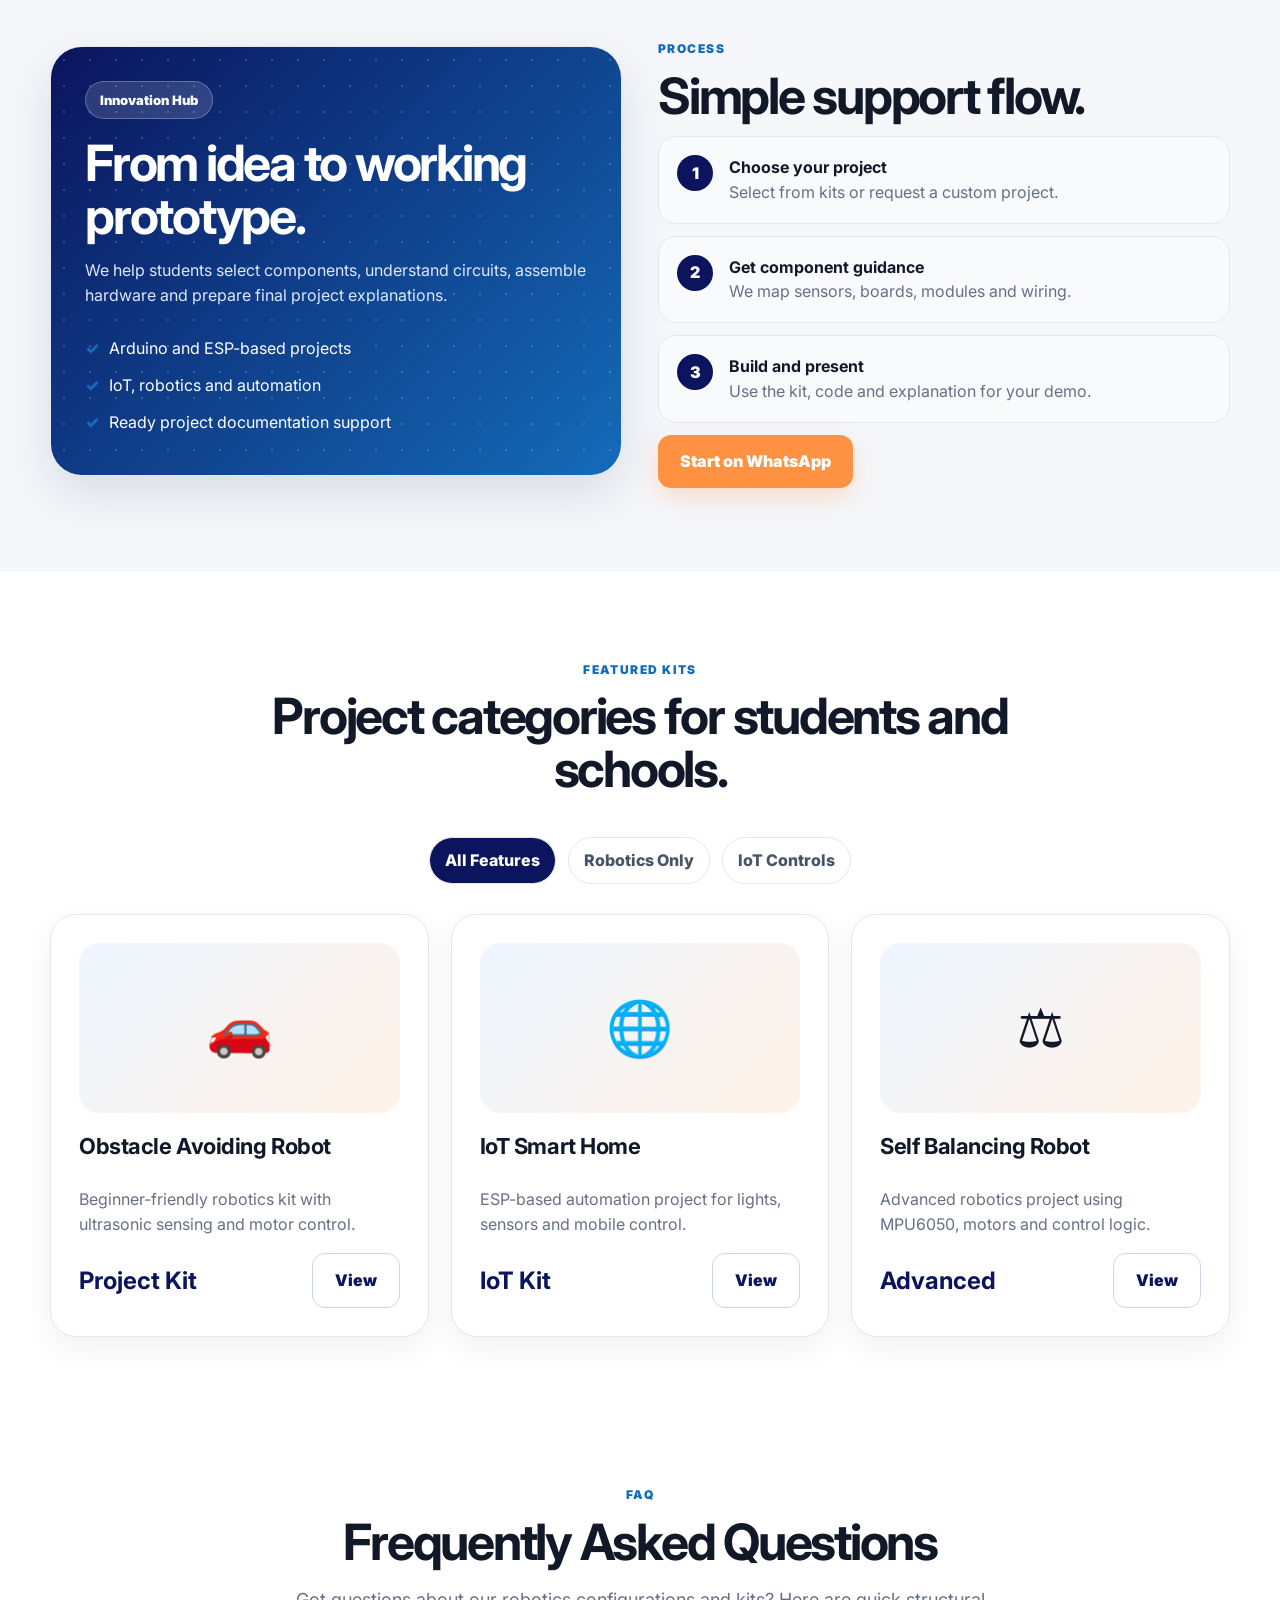
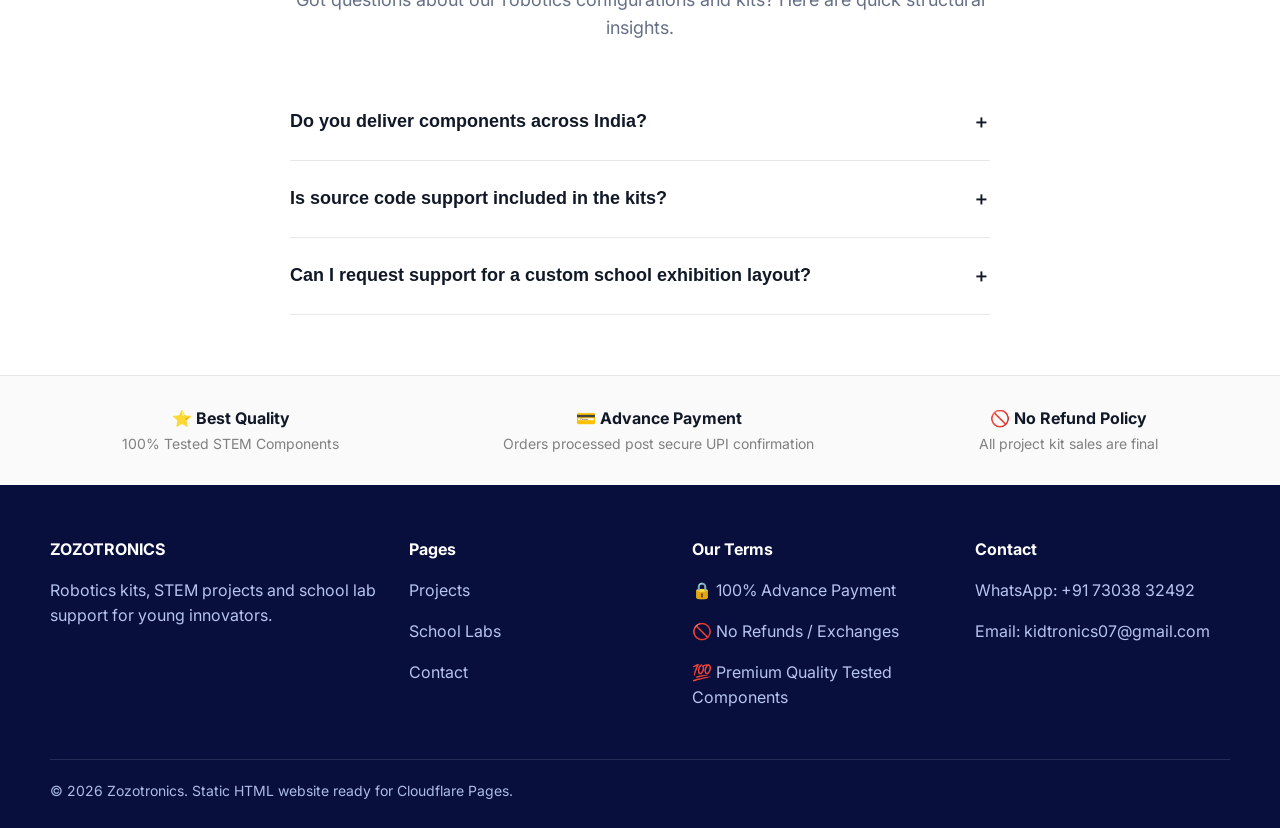
==== commit 90f1b060: "Vjh" ====
--- a/index.html
+++ b/index.html
@@ -7,7 +7,7 @@
   <meta name="description" content="Zozotronics provides robotics kits, STEM project guidance, school lab setup, curriculum support and WhatsApp-based project assistance across India.">
   
   <!-- Browser Tab Favicon Brand Icon -->
-  <link rel="icon" type="image/png" href="logo.png">
+  <link rel="icon" type="image/png" href="logo.png?v=1">
 
   <!-- Open Graph Link Preview Tags -->
   <meta property="og:title" content="ZOZOTRONICS | Robotics Kits & STEM Labs">
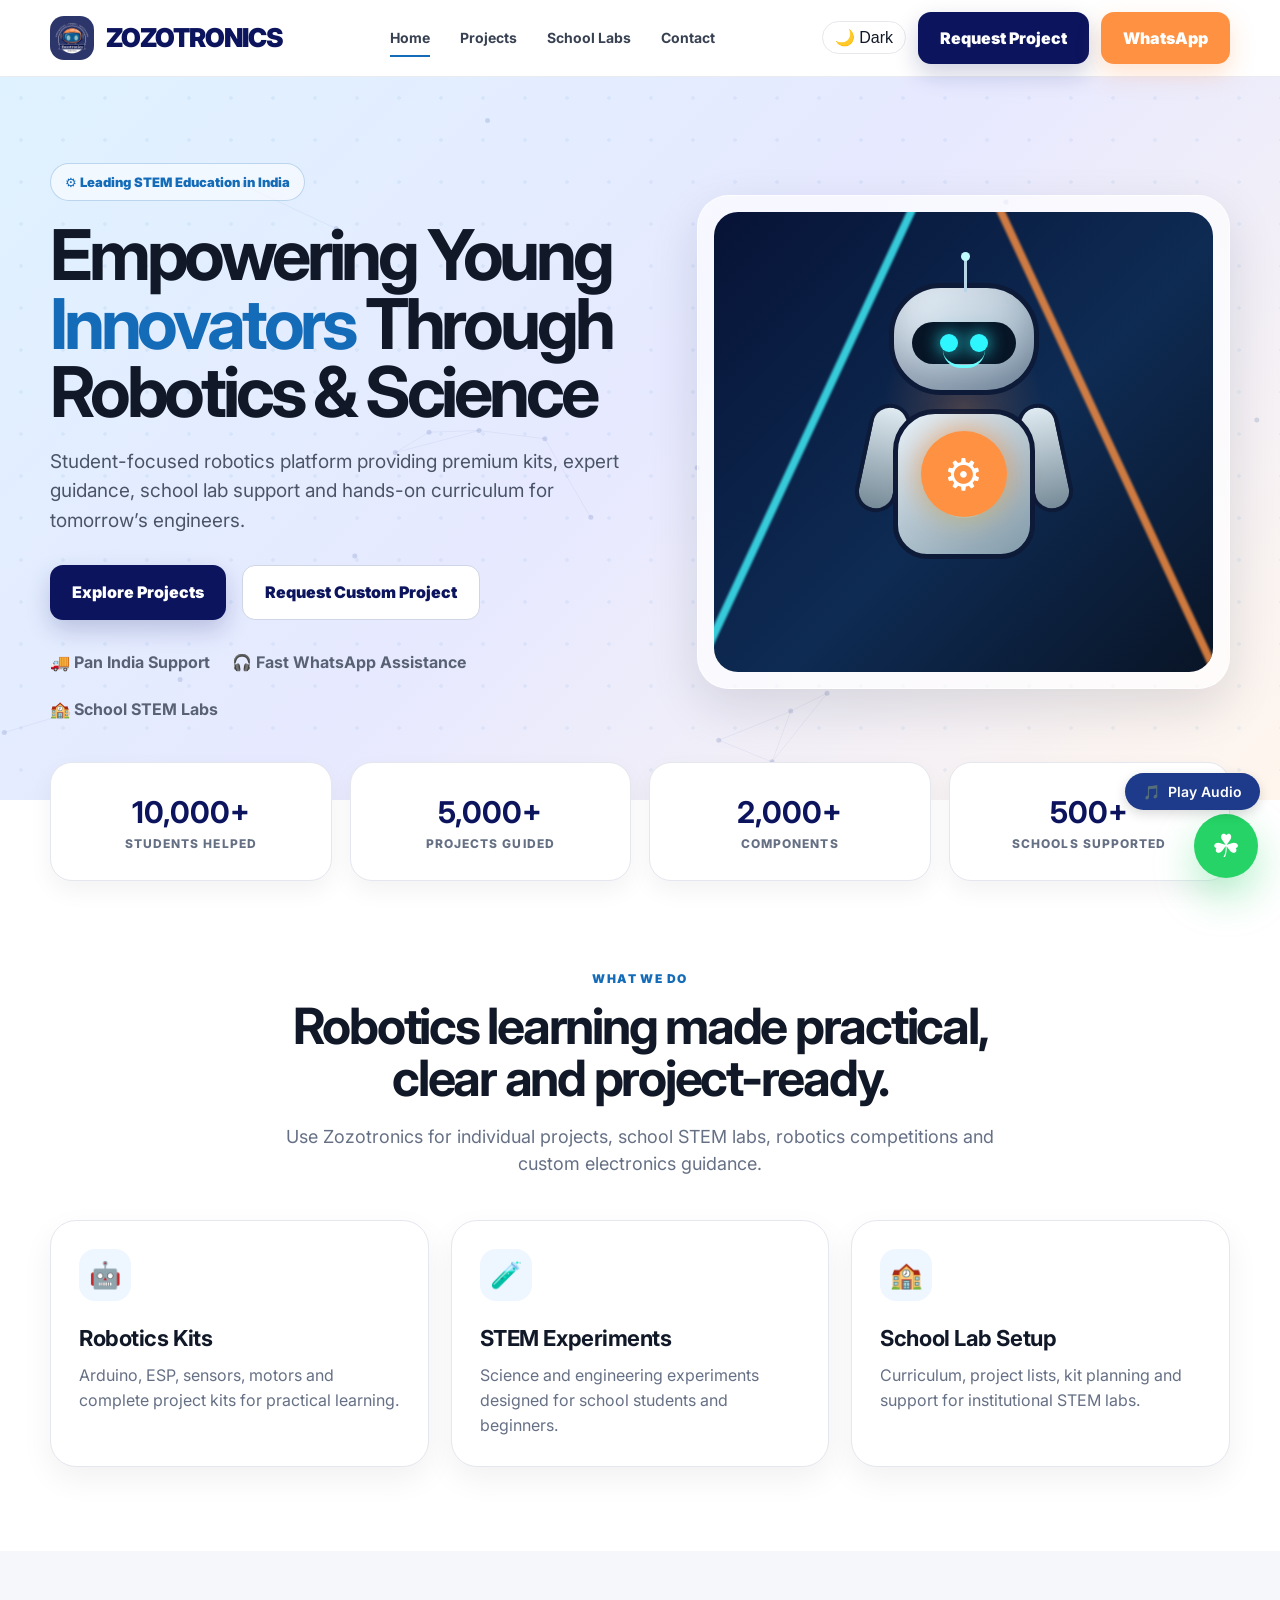
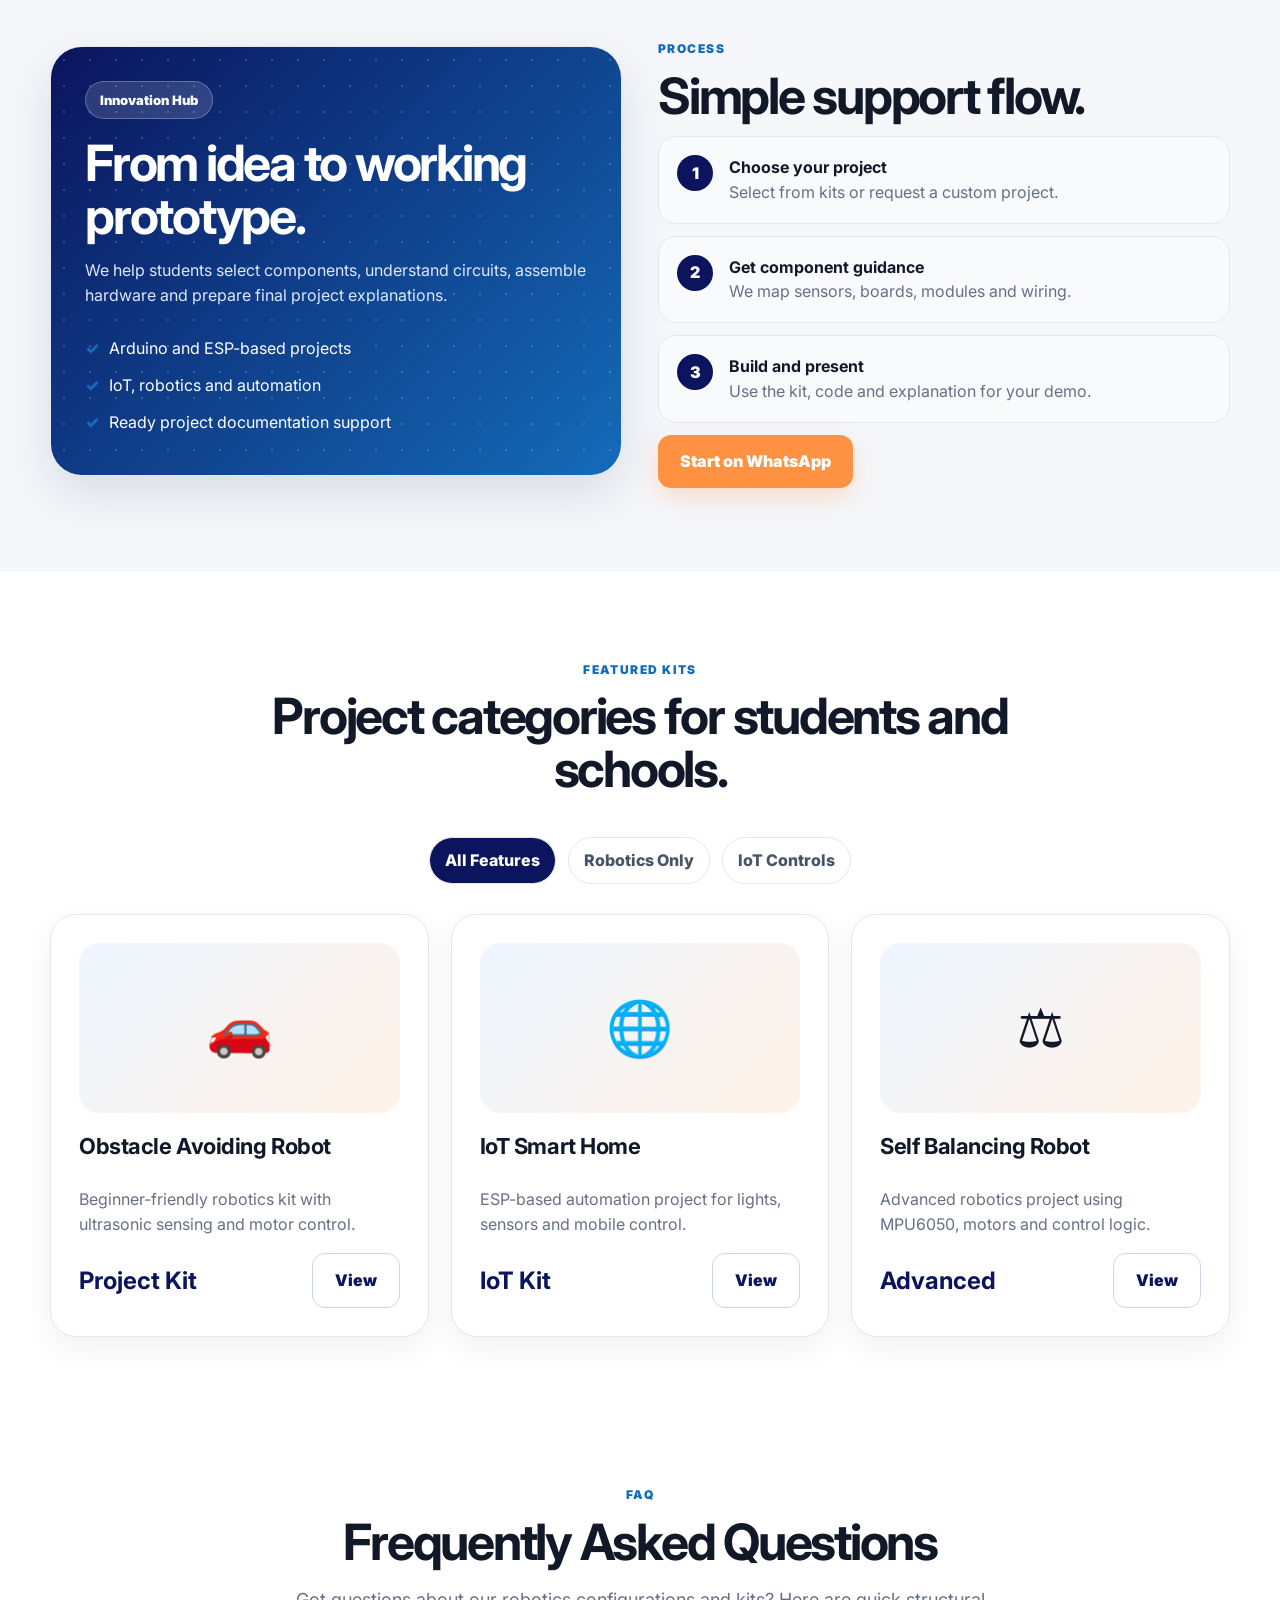
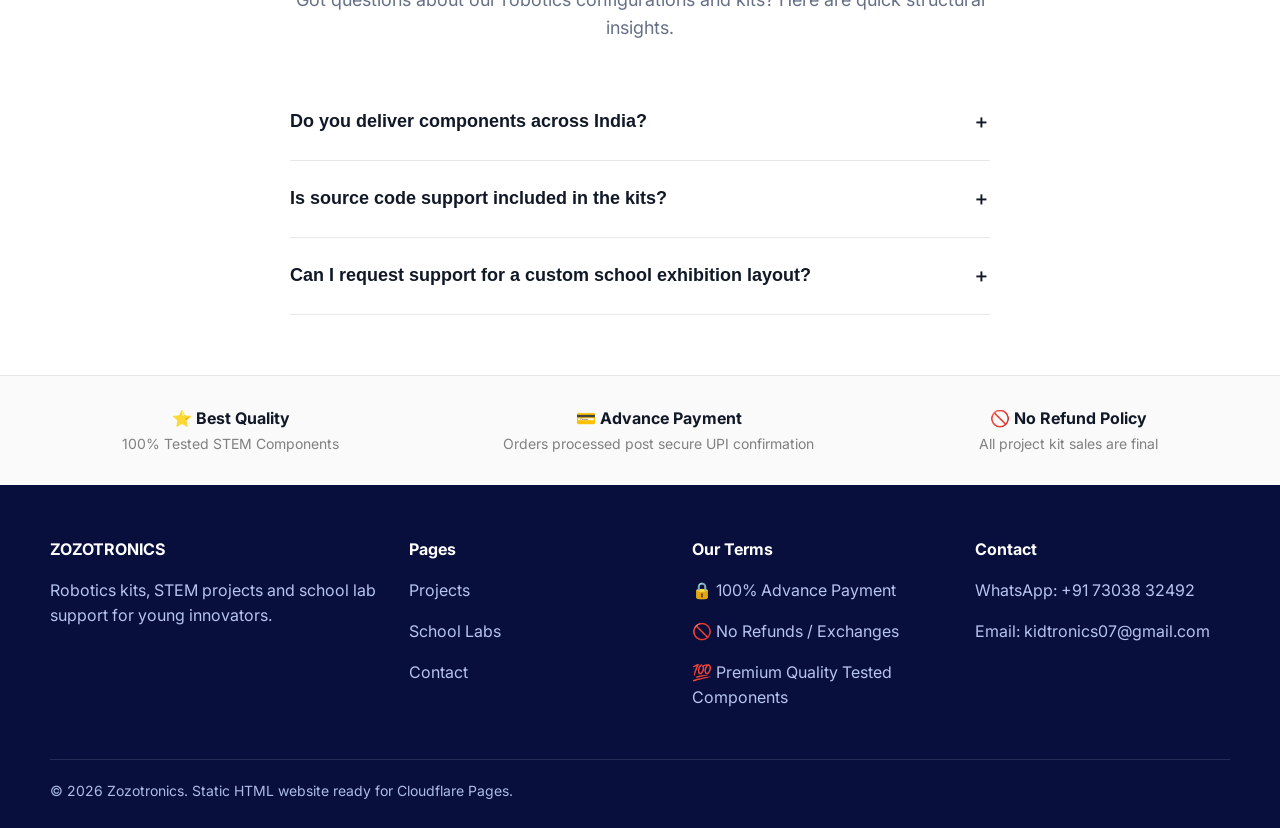
==== commit 104016b6: "Change favicon link to Shortcut icon" ====
--- a/index.html
+++ b/index.html
@@ -7,7 +7,7 @@
   <meta name="description" content="Zozotronics provides robotics kits, STEM project guidance, school lab setup, curriculum support and WhatsApp-based project assistance across India.">
   
   <!-- Browser Tab Favicon Brand Icon -->
-  <link rel="icon" type="image/png" href="logo.png?v=1">
+  <link rel="Shortcut icon" type="image/png" href="logo.png?v=1">
 
   <!-- Open Graph Link Preview Tags -->
   <meta property="og:title" content="ZOZOTRONICS | Robotics Kits & STEM Labs">
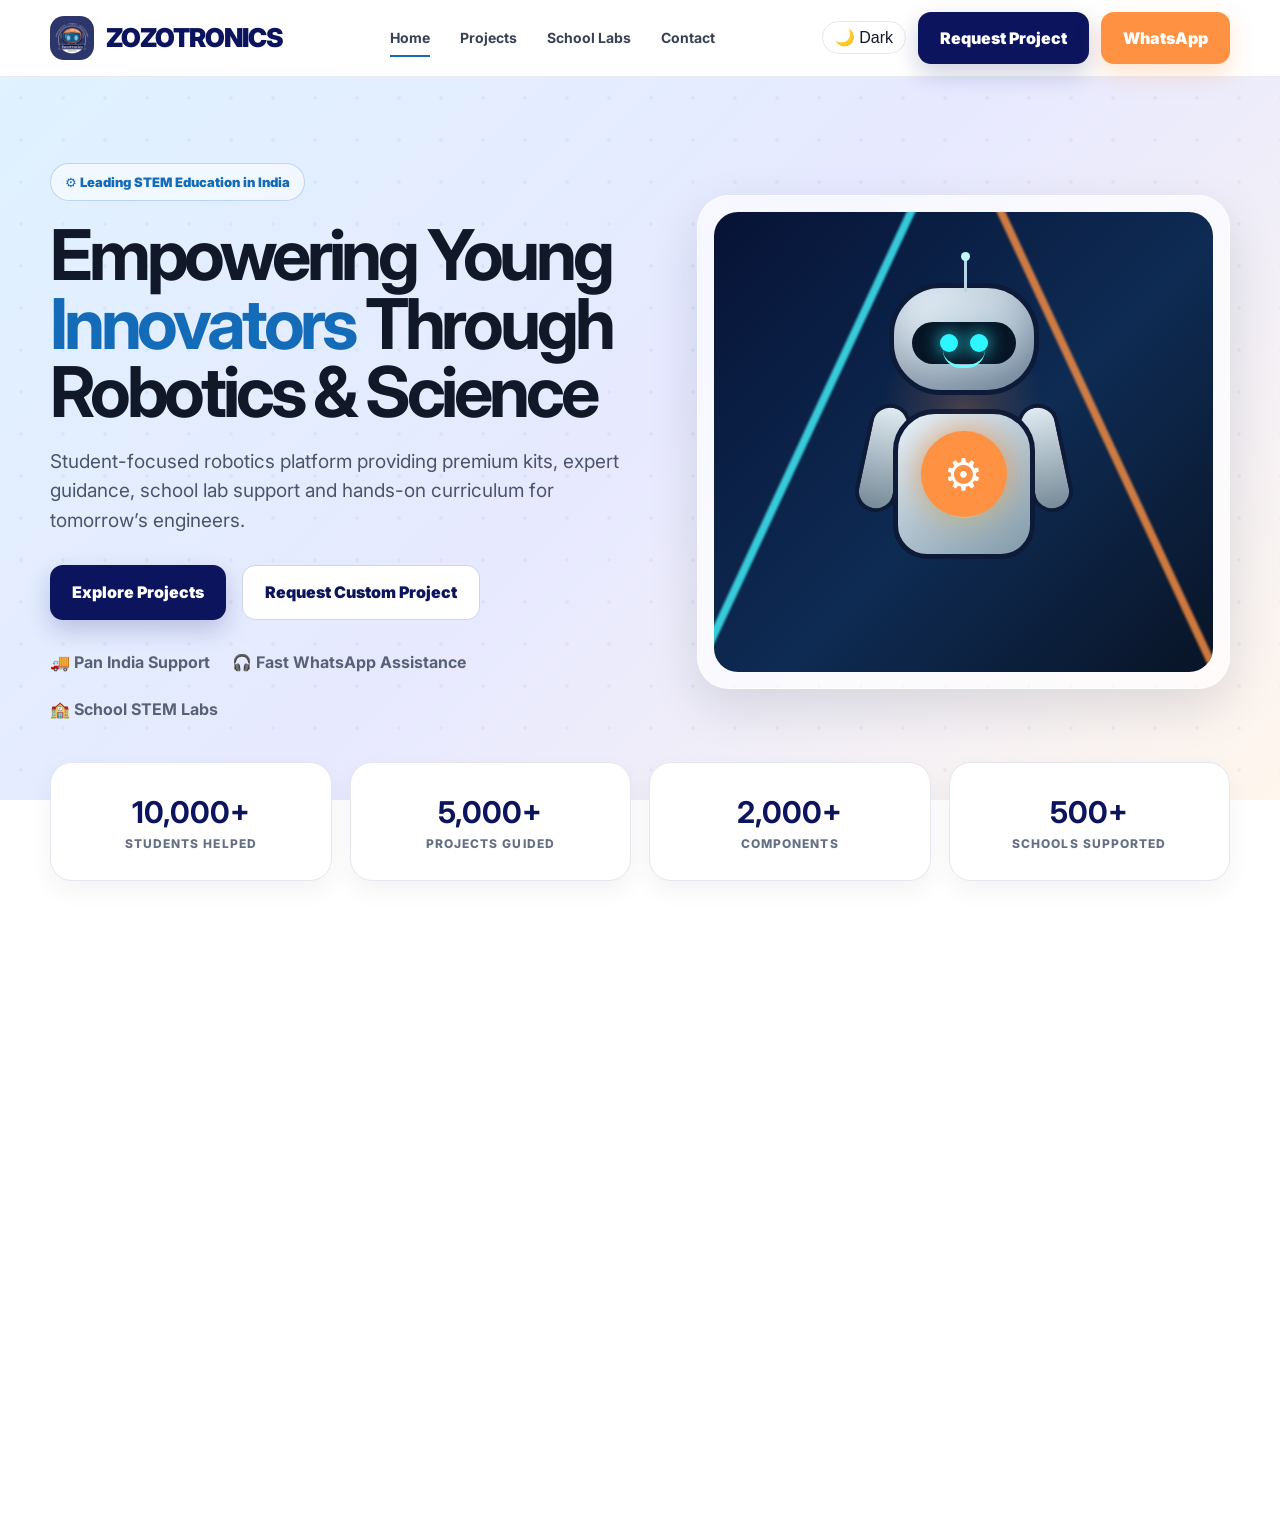
==== commit 7d28c507: "Ugi" ====
--- a/index.html
+++ b/index.html
@@ -1,15 +1,22 @@
 <!doctype html>
 <html lang="en">
 <head>
+  <script async src="https://www.googletagmanager.com/gtag/js?id=G-YMCRZ5QF8L"></script>
+  <script>
+    window.dataLayer = window.dataLayer || [];
+    function gtag(){dataLayer.push(arguments);}
+    gtag('js', new Date());
+
+    gtag('config', 'G-YMCRZ5QF8L');
+  </script>
+
   <meta charset="utf-8">
   <meta name="viewport" content="width=device-width, initial-scale=1">
   <title>ZOZOTRONICS | Robotics Kits, STEM Projects & School Labs</title>
   <meta name="description" content="Zozotronics provides robotics kits, STEM project guidance, school lab setup, curriculum support and WhatsApp-based project assistance across India.">
   
-  <!-- Browser Tab Favicon Brand Icon -->
   <link rel="Shortcut icon" type="image/png" href="logo.png?v=1">
 
-  <!-- Open Graph Link Preview Tags -->
   <meta property="og:title" content="ZOZOTRONICS | Robotics Kits & STEM Labs">
   <meta property="og:description" content="Premium robotics kits, expert guidance, and custom STEM project support across India.">
   <meta property="og:image" content="https://zozotronics.store/logo.png">
@@ -269,277 +276,4 @@
         <div class="section-head reveal"><span class="kicker">What We Do</span><h2>Robotics learning made practical, clear and project-ready.</h2><p>Use Zozotronics for individual projects, school STEM labs, robotics competitions and custom electronics guidance.</p></div>
         <div class="grid-3">
           <article class="card reveal"><div class="icon">🤖</div><h3>Robotics Kits</h3><p>Arduino, ESP, sensors, motors and complete project kits for practical learning.</p></article>
-          <article class="card reveal"><div class="icon">🧪</div><h3>STEM Experiments</h3><p>Science and engineering experiments designed for school students and beginners.</p></article>
-          <article class="card reveal"><div class="icon">🏫</div><h3>School Lab Setup</h3><p>Curriculum, project lists, kit planning and support for institutional STEM labs.</p></article>
-        </div>
-      </div>
-    </section>
-
-    <section class="section alt">
-      <div class="container split">
-        <div class="panel lab-visual reveal">
-          <span class="badge" style="color:white;border-color:rgba(255,255,255,.25);background:rgba(255,255,255,.14)">Innovation Hub</span>
-          <h2 style="color:white;margin-top:18px">From idea to working prototype.</h2>
-          <p style="color:#dbe7ff">We help students select components, understand circuits, assemble hardware and prepare final project explanations.</p>
-          <ul class="list" style="margin-top:28px"><li style="color:#fff">Arduino and ESP-based projects</li><li style="color:#fff">IoT, robotics and automation</li><li style="color:#fff">Ready project documentation support</li></ul>
-        </div>
-        <div class="reveal">
-          <span class="kicker">Process</span><h2>Simple support flow.</h2>
-          <div class="step"><span class="num">1</span><div><strong>Choose your project</strong><br><span style="color:var(--muted)">Select from kits or request a custom project.</span></div></div>
-          <div class="step"><span class="num">2</span><div><strong>Get component guidance</strong><br><span style="color:var(--muted)">We map sensors, boards, modules and wiring.</span></div></div>
-          <div class="step"><span class="num">3</span><div><strong>Build and present</strong><br><span style="color:var(--muted)">Use the kit, code and explanation for your demo.</span></div></div>
-          <a class="btn orange" href="contact.html">Start on WhatsApp</a>
-        </div>
-      </div>
-    </section>
-
-    <section class="section">
-      <div class="container">
-        <div class="section-head reveal"><span class="kicker">Featured Kits</span><h2>Project categories for students and schools.</h2></div>
-        
-        <div class="filters">
-          <span class="pill active" data-home-filter="all">All Features</span>
-          <span class="pill" data-home-filter="robotics">Robotics Only</span>
-          <span class="pill" data-home-filter="iot">IoT Controls</span>
-        </div>
-
-        <div class="grid-3" id="homeProductGrid">
-          <article class="card product reveal" data-home-category="robotics">
-            <div class="product-visual">🚗</div>
-            <h3>Obstacle Avoiding Robot</h3>
-            <p>Beginner-friendly robotics kit with ultrasonic sensing and motor control.</p>
-            <div class="price"><strong>Project Kit</strong><a class="btn ghost" href="projects.html">View</a></div>
-          </article>
-          
-          <article class="card product reveal" data-home-category="iot">
-            <div class="product-visual">🌐</div>
-            <h3>IoT Smart Home</h3>
-            <p>ESP-based automation project for lights, sensors and mobile control.</p>
-            <div class="price"><strong>IoT Kit</strong><a class="btn ghost" href="projects.html">View</a></div>
-          </article>
-          
-          <article class="card product reveal" data-home-category="robotics">
-            <div class="product-visual">⚖️</div>
-            <h3>Self Balancing Robot</h3>
-            <p>Advanced robotics project using MPU6050, motors and control logic.</p>
-            <div class="price"><strong>Advanced</strong><a class="btn ghost" href="projects.html">View</a></div>
-          </article>
-        </div>
-      </div>
-    </section>
-
-    <section class="section faq-section">
-      <div class="container">
-        <div class="section-head reveal">
-          <span class="kicker">FAQ</span>
-          <h2>Frequently Asked Questions</h2>
-          <p>Got questions about our robotics configurations and kits? Here are quick structural insights.</p>
-        </div>
-        <div class="faq-container">
-          <div class="faq-item">
-            <button class="faq-trigger"><span>Do you deliver components across India?</span><span class="faq-icon">＋</span></button>
-            <div class="faq-content"><p>Yes! We provide secure Pan-India delivery options for all customized STEM labs and curated starter kits directly to your doorstep.</p></div>
-          </div>
-          <div class="faq-item">
-            <button class="faq-trigger"><span>Is source code support included in the kits?</span><span class="faq-icon">＋</span></button>
-            <div class="faq-content"><p>Absolutely. Every product variant includes comprehensive code layouts, wiring diagrams, and explicit logic explanations available through direct chat pathways.</p></div>
-          </div>
-          <div class="faq-item">
-            <button class="faq-trigger"><span>Can I request support for a custom school exhibition layout?</span><span class="faq-icon">＋</span></button>
-            <div class="faq-content"><p>Yes, you can use our direct custom messaging links to coordinate specialized institutional lab configurations or unique model setups directly with our team.</p></div>
-          </div>
-        </div>
-      </div>
-    </section>
-
-    <section class="section" style="padding: 30px 0; border-top: 1px solid var(--border-color); background: rgba(0,0,0,0.02); width: 100%;">
-      <div class="container" style="display: flex; justify-content: space-around; flex-wrap: wrap; gap: 20px; text-align: center;">
-        <div><strong>⭐ Best Quality</strong><br><span style="font-size:14px; color:gray;">100% Tested STEM Components</span></div>
-        <div><strong>💳 Advance Payment</strong><br><span style="font-size:14px; color:gray;">Orders processed post secure UPI confirmation</span></div>
-        <div><strong>🚫 No Refund Policy</strong><br><span style="font-size:14px; color:gray;">All project kit sales are final</span></div>
-      </div>
-    </section>
-  </main>
-
-  <footer class="footer">
-    <div class="container footer-grid">
-      <div><h4>ZOZOTRONICS</h4><p>Robotics kits, STEM projects and school lab support for young innovators.</p></div>
-      <div><h4>Pages</h4><p><a href="projects.html">Projects</a></p><p><a href="schools.html">School Labs</a></p><p><a href="contact.html">Contact</a></p></div>
-      <div>
-        <h4>Our Terms</h4>
-        <p>🔒 100% Advance Payment</p>
-        <p>🚫 No Refunds / Exchanges</p>
-        <p>💯 Premium Quality Tested Components</p>
-      </div>
-      <div><h4>Contact</h4><p>WhatsApp: +91 73038 32492</p><p>Email: kidtronics07@gmail.com</p></div>
-    </div>
-    <div class="container footer-bottom">© 2026 Zozotronics. Static HTML website ready for Cloudflare Pages.</div>
-  </footer>
-
-  <button id="musicBtn" class="music-control-btn" aria-label="Play Background Music">
-    <span class="music-icon" id="musicIcon">🎵</span><span id="musicText">Play Audio</span>
-  </button>
-
-  <button id="scrollTopBtn" class="scroll-top-btn" aria-label="Back to Top">⬆</button>
-
-  <audio id="bgMusic" loop>
-    <source src="alaminhossain1989-relaxing-krishna-flute-music-deep-sleep-relaxing-music-292793.mp3" type="audio/mpeg">
-    Your browser does not support the audio element.
-  </audio>
-
-  <a class="whatsapp-float" href="https://wa.me/7303832492" aria-label="WhatsApp">☘</a>
-  
-  <script src="script.js"></script>
-  
-  <script>
-    const musicBtn = document.getElementById('musicBtn');
-    const bgMusic = document.getElementById('bgMusic');
-    const musicIcon = document.getElementById('musicIcon');
-    const musicText = document.getElementById('musicText');
-    const scrollTopBtn = document.getElementById('scrollTopBtn');
-
-    if (localStorage.getItem('musicPlaying') === 'true') {
-      const savedTime = localStorage.getItem('musicPosition');
-      if (savedTime) bgMusic.currentTime = parseFloat(savedTime);
-      
-      bgMusic.play().then(() => {
-        musicIcon.textContent = '⏸️';
-        if(musicText) musicText.textContent = 'Pause Audio';
-      }).catch(err => console.log("Autoplay context initialization block dynamic."));
-    }
-
-    setInterval(() => {
-      if (!bgMusic.paused) {
-        localStorage.setItem('musicPosition', bgMusic.currentTime);
-      }
-    }, 1000);
-
-    musicBtn.addEventListener('click', function() {
-      if (bgMusic.paused) {
-        bgMusic.play().then(() => {
-          musicIcon.textContent = '⏸️';
-          if(musicText) musicText.textContent = 'Pause Audio';
-          localStorage.setItem('musicPlaying', 'true');
-        });
-      } else {
-        bgMusic.pause();
-        musicIcon.textContent = '🎵';
-        if(musicText) musicText.textContent = 'Play Audio';
-        localStorage.setItem('musicPlaying', 'false');
-      }
-    });
-
-    window.addEventListener('scroll', () => {
-      if (window.scrollY > 300) {
-        scrollTopBtn.classList.add('visible');
-      } else {
-        scrollTopBtn.classList.remove('visible');
-      }
-    });
-
-    scrollTopBtn.addEventListener('click', () => {
-      window.scrollTo({ top: 0, behavior: 'smooth' });
-    });
-
-    // ==========================================================================
-    // OPTION 1: CIRCUIT CANVAS MATH ENGINE CONTEXT
-    // ==========================================================================
-    const canvas = document.getElementById('circuitCanvas');
-    const ctx = canvas.getContext('2d');
-    let points = [];
-    const maxPoints = 35;
-
-    function resizeCanvas() {
-      canvas.width = canvas.offsetWidth;
-      canvas.height = canvas.offsetHeight;
-    }
-    window.addEventListener('resize', resizeCanvas);
-    resizeCanvas();
-
-    for(let i=0; i<maxPoints; i++) {
-      points.push({
-        x: Math.random() * canvas.width,
-        y: Math.random() * canvas.height,
-        vx: (Math.random() - 0.5) * 0.6,
-        vy: (Math.random() - 0.5) * 0.6
-      });
-    }
-
-    function animateCircuit() {
-      ctx.clearRect(0, 0, canvas.width, canvas.height);
-      const isDark = document.body.getAttribute('data-theme') === 'dark';
-      ctx.strokeStyle = isDark ? 'rgba(58, 80, 107, 0.25)' : 'rgba(30, 58, 138, 0.05)';
-      ctx.fillStyle = isDark ? 'rgba(91, 192, 190, 0.3)' : 'rgba(30, 58, 138, 0.15)';
-
-      points.forEach((p, i) => {
-        p.x += p.vx;
-        p.y += p.vy;
-        if(p.x < 0 || p.x > canvas.width) p.vx *= -1;
-        if(p.y < 0 || p.y > canvas.height) p.vy *= -1;
-
-        ctx.beginPath();
-        ctx.arc(p.x, p.y, 2.5, 0, Math.PI * 2);
-        ctx.fill();
-
-        for(let j = i + 1; j < points.length; j++) {
-          const p2 = points[j];
-          const dist = Math.hypot(p.x - p2.x, p.y - p2.y);
-          if(dist < 110) {
-            ctx.beginPath();
-            ctx.moveTo(p.x, p.y);
-            ctx.lineTo(p2.x, p2.y);
-            ctx.stroke();
-          }
-        }
-      });
-      requestAnimationFrame(animateCircuit);
-    }
-    animateCircuit();
-
-    const themeToggle = document.getElementById('themeToggle');
-    themeToggle.addEventListener('click', () => {
-      const currentTheme = document.body.getAttribute('data-theme');
-      if (currentTheme === 'dark') {
-        document.body.removeAttribute('data-theme');
-        themeToggle.textContent = '🌙 Dark';
-      } else {
-        document.body.setAttribute('data-theme', 'dark');
-        themeToggle.textContent = '☀️ Light';
-      }
-    });
-
-    const homePills = document.querySelectorAll('[data-home-filter]');
-    const homeProducts = document.querySelectorAll('#homeProductGrid .product');
-
-    homePills.forEach(pill => {
-      pill.addEventListener('click', function() {
-        homePills.forEach(p => p.classList.remove('active'));
-        this.classList.add('active');
-        const selection = this.getAttribute('data-home-filter');
-
-        homeProducts.forEach(prod => {
-          const cat = prod.getAttribute('data-home-category');
-          if(selection === 'all' || cat === selection) {
-            prod.classList.remove('hidden');
-          } else {
-            prod.classList.add('hidden');
-          }
-        });
-      });
-    });
-
-    const faqTriggers = document.querySelectorAll('.faq-trigger');
-    faqTriggers.forEach(trigger => {
-      trigger.addEventListener('click', function() {
-        const parent = this.parentElement;
-        const isOpen = parent.classList.contains('open');
-        
-        document.querySelectorAll('.faq-item').forEach(item => item.classList.remove('open'));
-        if(!isOpen) {
-          parent.classList.add('open');
-        }
-      });
-    });
-  </script>
-</body>
-</html>
+          <article class="card reveal"><div class="icon">🧪</div><h3>
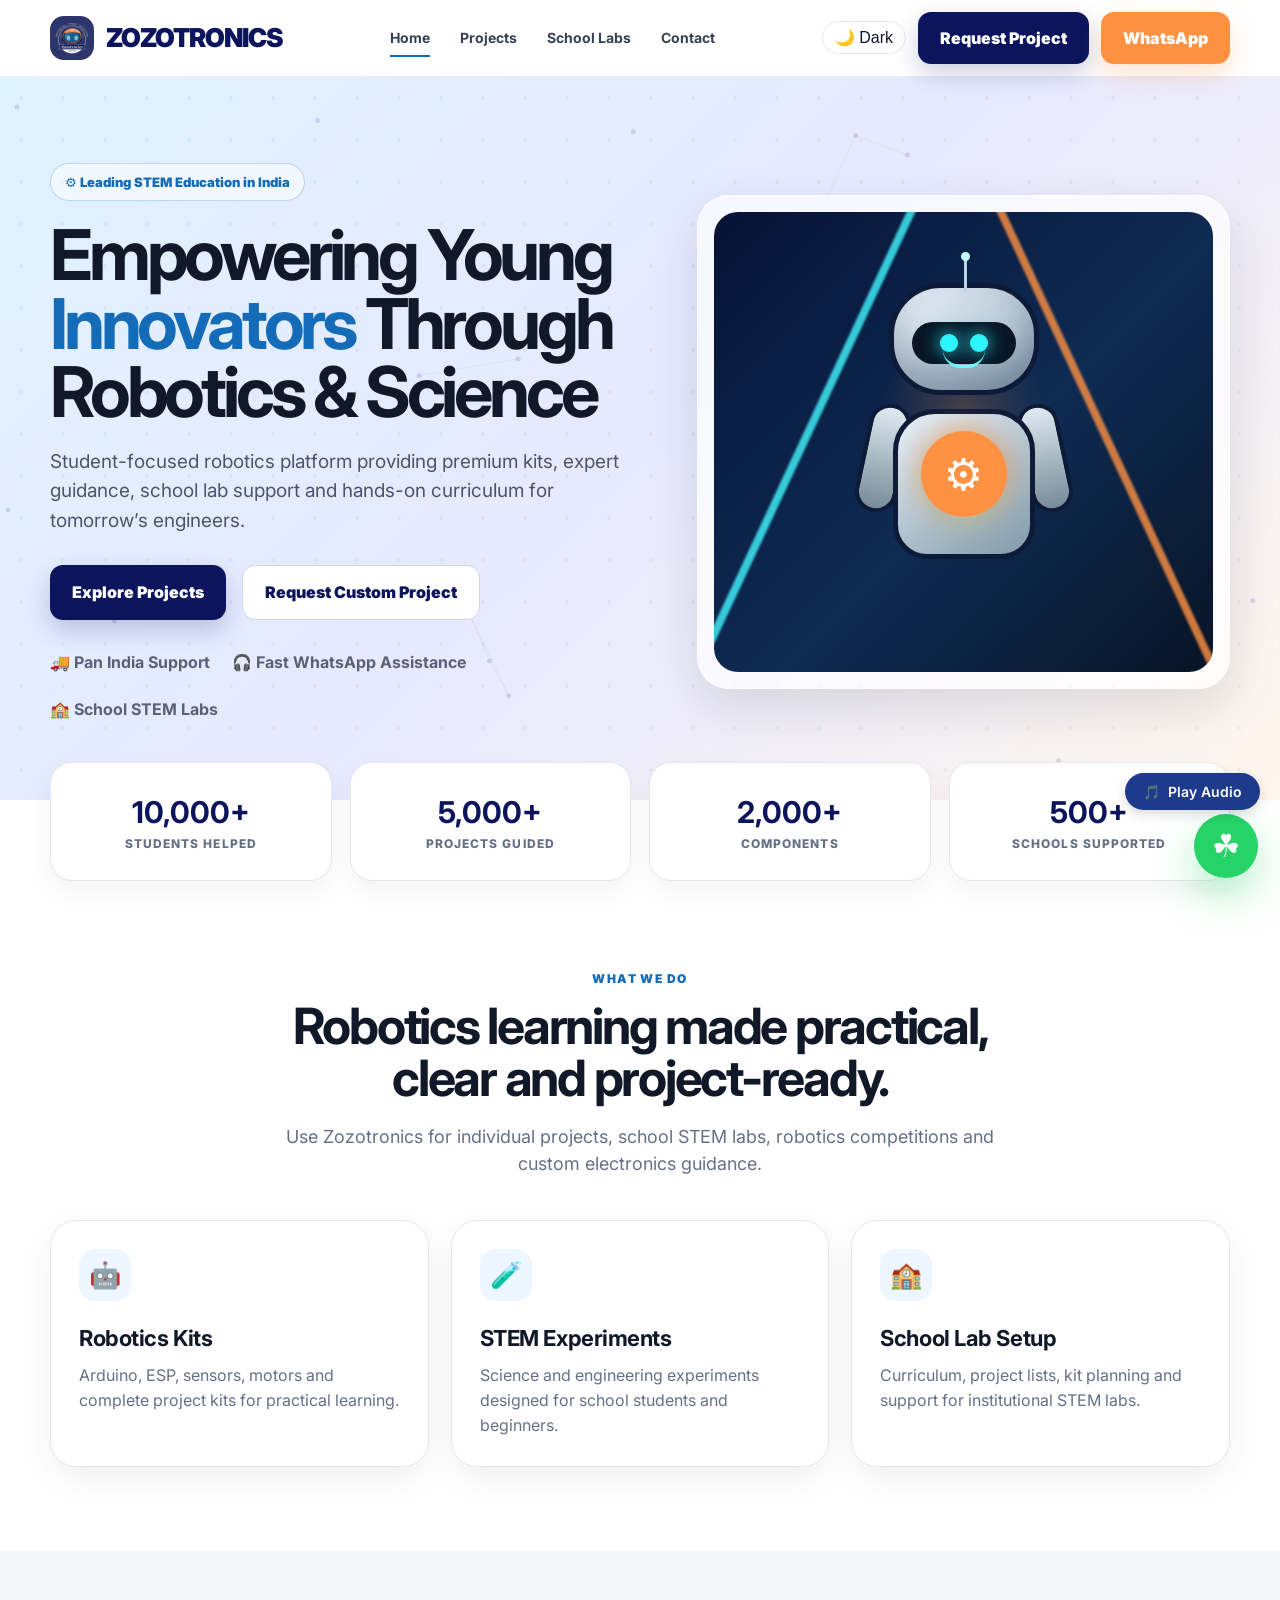
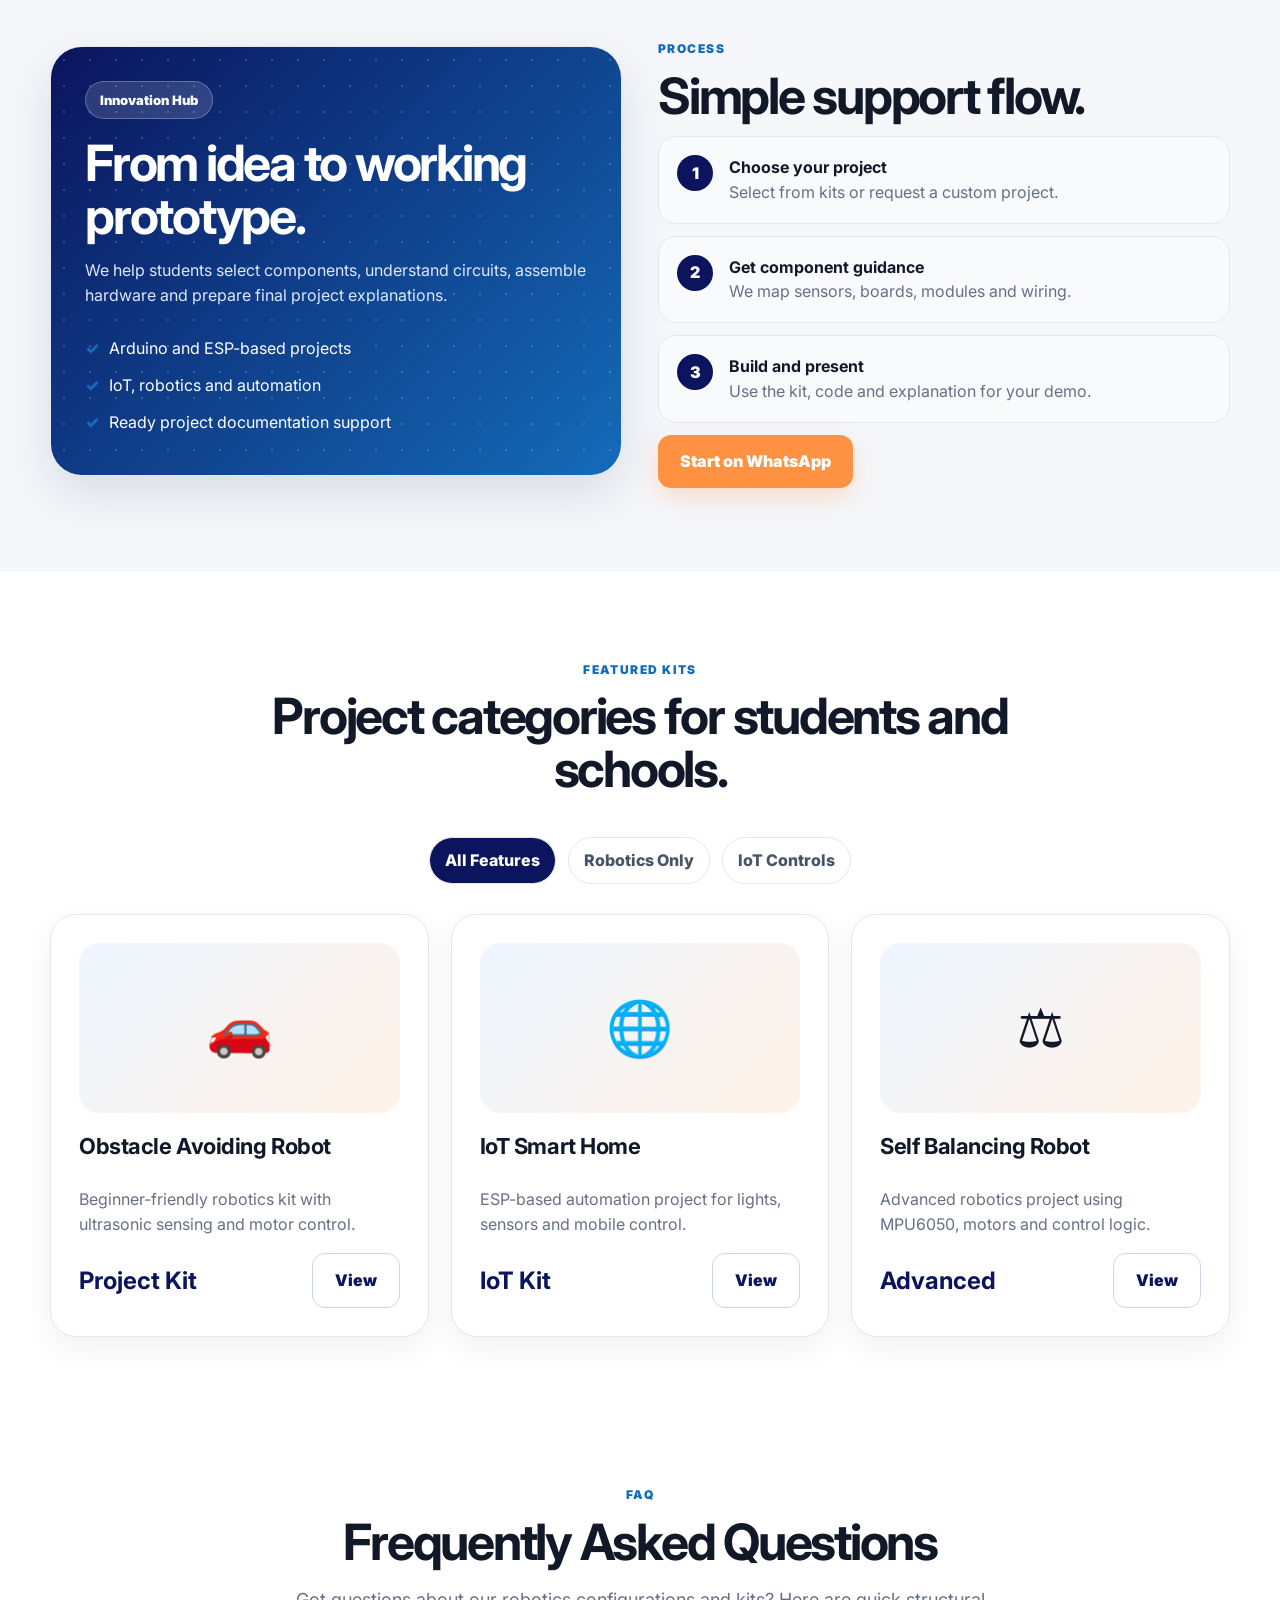
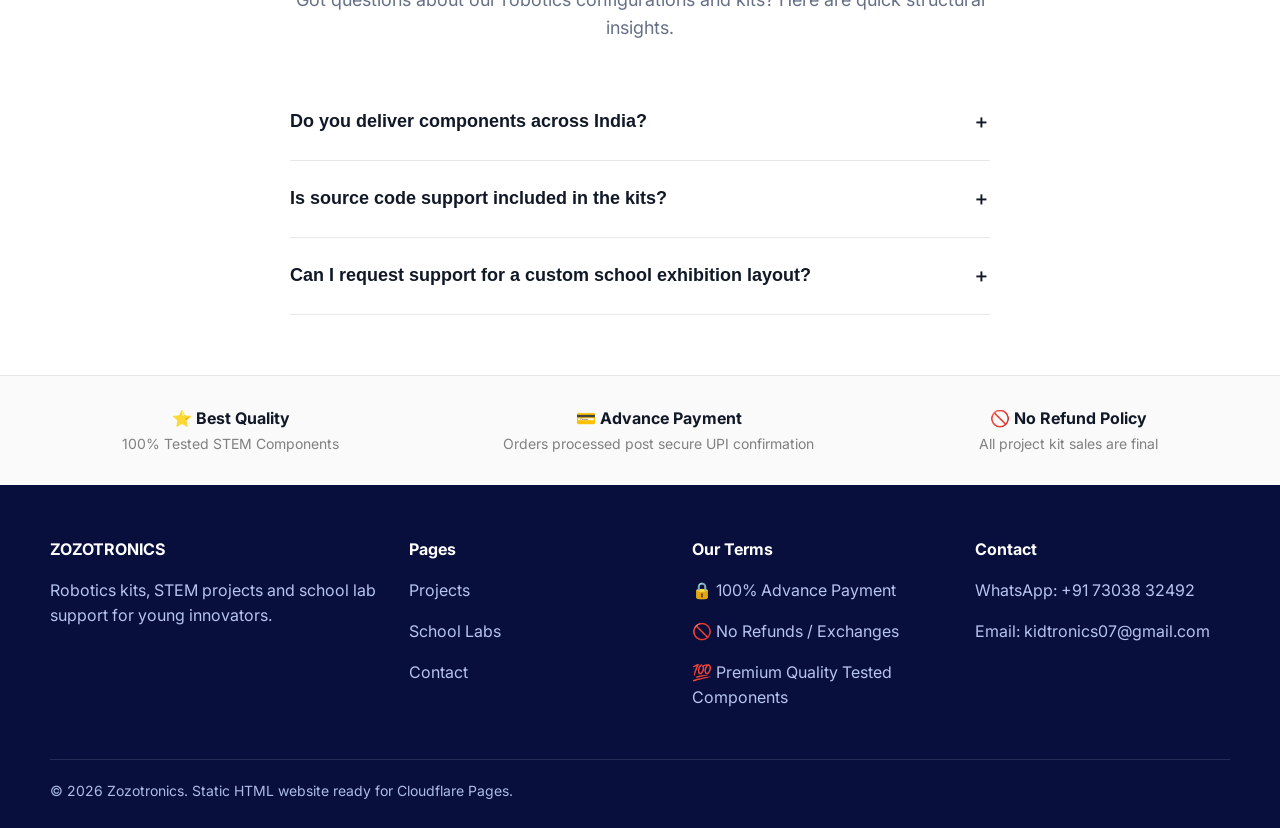
==== commit 66aaa9a5: "Vtt" ====
--- a/index.html
+++ b/index.html
@@ -15,8 +15,10 @@
   <title>ZOZOTRONICS | Robotics Kits, STEM Projects & School Labs</title>
   <meta name="description" content="Zozotronics provides robotics kits, STEM project guidance, school lab setup, curriculum support and WhatsApp-based project assistance across India.">
   
+  <!-- Browser Tab Favicon Brand Icon -->
   <link rel="Shortcut icon" type="image/png" href="logo.png?v=1">
 
+  <!-- Open Graph Link Preview Tags -->
   <meta property="og:title" content="ZOZOTRONICS | Robotics Kits & STEM Labs">
   <meta property="og:description" content="Premium robotics kits, expert guidance, and custom STEM project support across India.">
   <meta property="og:image" content="https://zozotronics.store/logo.png">
@@ -276,4 +278,277 @@
         <div class="section-head reveal"><span class="kicker">What We Do</span><h2>Robotics learning made practical, clear and project-ready.</h2><p>Use Zozotronics for individual projects, school STEM labs, robotics competitions and custom electronics guidance.</p></div>
         <div class="grid-3">
           <article class="card reveal"><div class="icon">🤖</div><h3>Robotics Kits</h3><p>Arduino, ESP, sensors, motors and complete project kits for practical learning.</p></article>
-          <article class="card reveal"><div class="icon">🧪</div><h3>
+          <article class="card reveal"><div class="icon">🧪</div><h3>STEM Experiments</h3><p>Science and engineering experiments designed for school students and beginners.</p></article>
+          <article class="card reveal"><div class="icon">🏫</div><h3>School Lab Setup</h3><p>Curriculum, project lists, kit planning and support for institutional STEM labs.</p></article>
+        </div>
+      </div>
+    </section>
+
+    <section class="section alt">
+      <div class="container split">
+        <div class="panel lab-visual reveal">
+          <span class="badge" style="color:white;border-color:rgba(255,255,255,.25);background:rgba(255,255,255,.14)">Innovation Hub</span>
+          <h2 style="color:white;margin-top:18px">From idea to working prototype.</h2>
+          <p style="color:#dbe7ff">We help students select components, understand circuits, assemble hardware and prepare final project explanations.</p>
+          <ul class="list" style="margin-top:28px"><li style="color:#fff">Arduino and ESP-based projects</li><li style="color:#fff">IoT, robotics and automation</li><li style="color:#fff">Ready project documentation support</li></ul>
+        </div>
+        <div class="reveal">
+          <span class="kicker">Process</span><h2>Simple support flow.</h2>
+          <div class="step"><span class="num">1</span><div><strong>Choose your project</strong><br><span style="color:var(--muted)">Select from kits or request a custom project.</span></div></div>
+          <div class="step"><span class="num">2</span><div><strong>Get component guidance</strong><br><span style="color:var(--muted)">We map sensors, boards, modules and wiring.</span></div></div>
+          <div class="step"><span class="num">3</span><div><strong>Build and present</strong><br><span style="color:var(--muted)">Use the kit, code and explanation for your demo.</span></div></div>
+          <a class="btn orange" href="contact.html">Start on WhatsApp</a>
+        </div>
+      </div>
+    </section>
+
+    <section class="section">
+      <div class="container">
+        <div class="section-head reveal"><span class="kicker">Featured Kits</span><h2>Project categories for students and schools.</h2></div>
+        
+        <div class="filters">
+          <span class="pill active" data-home-filter="all">All Features</span>
+          <span class="pill" data-home-filter="robotics">Robotics Only</span>
+          <span class="pill" data-home-filter="iot">IoT Controls</span>
+        </div>
+
+        <div class="grid-3" id="homeProductGrid">
+          <article class="card product reveal" data-home-category="robotics">
+            <div class="product-visual">🚗</div>
+            <h3>Obstacle Avoiding Robot</h3>
+            <p>Beginner-friendly robotics kit with ultrasonic sensing and motor control.</p>
+            <div class="price"><strong>Project Kit</strong><a class="btn ghost" href="projects.html">View</a></div>
+          </article>
+          
+          <article class="card product reveal" data-home-category="iot">
+            <div class="product-visual">🌐</div>
+            <h3>IoT Smart Home</h3>
+            <p>ESP-based automation project for lights, sensors and mobile control.</p>
+            <div class="price"><strong>IoT Kit</strong><a class="btn ghost" href="projects.html">View</a></div>
+          </article>
+          
+          <article class="card product reveal" data-home-category="robotics">
+            <div class="product-visual">⚖️</div>
+            <h3>Self Balancing Robot</h3>
+            <p>Advanced robotics project using MPU6050, motors and control logic.</p>
+            <div class="price"><strong>Advanced</strong><a class="btn ghost" href="projects.html">View</a></div>
+          </article>
+        </div>
+      </div>
+    </section>
+
+    <section class="section faq-section">
+      <div class="container">
+        <div class="section-head reveal">
+          <span class="kicker">FAQ</span>
+          <h2>Frequently Asked Questions</h2>
+          <p>Got questions about our robotics configurations and kits? Here are quick structural insights.</p>
+        </div>
+        <div class="faq-container">
+          <div class="faq-item">
+            <button class="faq-trigger"><span>Do you deliver components across India?</span><span class="faq-icon">＋</span></button>
+            <div class="faq-content"><p>Yes! We provide secure Pan-India delivery options for all customized STEM labs and curated starter kits directly to your doorstep.</p></div>
+          </div>
+          <div class="faq-item">
+            <button class="faq-trigger"><span>Is source code support included in the kits?</span><span class="faq-icon">＋</span></button>
+            <div class="faq-content"><p>Absolutely. Every product variant includes comprehensive code layouts, wiring diagrams, and explicit logic explanations available through direct chat pathways.</p></div>
+          </div>
+          <div class="faq-item">
+            <button class="faq-trigger"><span>Can I request support for a custom school exhibition layout?</span><span class="faq-icon">＋</span></button>
+            <div class="faq-content"><p>Yes, you can use our direct custom messaging links to coordinate specialized institutional lab configurations or unique model setups directly with our team.</p></div>
+          </div>
+        </div>
+      </div>
+    </section>
+
+    <section class="section" style="padding: 30px 0; border-top: 1px solid var(--border-color); background: rgba(0,0,0,0.02); width: 100%;">
+      <div class="container" style="display: flex; justify-content: space-around; flex-wrap: wrap; gap: 20px; text-align: center;">
+        <div><strong>⭐ Best Quality</strong><br><span style="font-size:14px; color:gray;">100% Tested STEM Components</span></div>
+        <div><strong>💳 Advance Payment</strong><br><span style="font-size:14px; color:gray;">Orders processed post secure UPI confirmation</span></div>
+        <div><strong>🚫 No Refund Policy</strong><br><span style="font-size:14px; color:gray;">All project kit sales are final</span></div>
+      </div>
+    </section>
+  </main>
+
+  <footer class="footer">
+    <div class="container footer-grid">
+      <div><h4>ZOZOTRONICS</h4><p>Robotics kits, STEM projects and school lab support for young innovators.</p></div>
+      <div><h4>Pages</h4><p><a href="projects.html">Projects</a></p><p><a href="schools.html">School Labs</a></p><p><a href="contact.html">Contact</a></p></div>
+      <div>
+        <h4>Our Terms</h4>
+        <p>🔒 100% Advance Payment</p>
+        <p>🚫 No Refunds / Exchanges</p>
+        <p>💯 Premium Quality Tested Components</p>
+      </div>
+      <div><h4>Contact</h4><p>WhatsApp: +91 73038 32492</p><p>Email: kidtronics07@gmail.com</p></div>
+    </div>
+    <div class="container footer-bottom">© 2026 Zozotronics. Static HTML website ready for Cloudflare Pages.</div>
+  </footer>
+
+  <button id="musicBtn" class="music-control-btn" aria-label="Play Background Music">
+    <span class="music-icon" id="musicIcon">🎵</span><span id="musicText">Play Audio</span>
+  </button>
+
+  <button id="scrollTopBtn" class="scroll-top-btn" aria-label="Back to Top">⬆</button>
+
+  <audio id="bgMusic" loop>
+    <source src="alaminhossain1989-relaxing-krishna-flute-music-deep-sleep-relaxing-music-292793.mp3" type="audio/mpeg">
+    Your browser does not support the audio element.
+  </audio>
+
+  <a class="whatsapp-float" href="https://wa.me/7303832492" aria-label="WhatsApp">☘</a>
+  
+  <script src="script.js"></script>
+  
+  <script>
+    const musicBtn = document.getElementById('musicBtn');
+    const bgMusic = document.getElementById('bgMusic');
+    const musicIcon = document.getElementById('musicIcon');
+    const musicText = document.getElementById('musicText');
+    const scrollTopBtn = document.getElementById('scrollTopBtn');
+
+    if (localStorage.getItem('musicPlaying') === 'true') {
+      const savedTime = localStorage.getItem('musicPosition');
+      if (savedTime) bgMusic.currentTime = parseFloat(savedTime);
+      
+      bgMusic.play().then(() => {
+        musicIcon.textContent = '⏸️';
+        if(musicText) musicText.textContent = 'Pause Audio';
+      }).catch(err => console.log("Autoplay context initialization block dynamic."));
+    }
+
+    setInterval(() => {
+      if (!bgMusic.paused) {
+        localStorage.setItem('musicPosition', bgMusic.currentTime);
+      }
+    }, 1000);
+
+    musicBtn.addEventListener('click', function() {
+      if (bgMusic.paused) {
+        bgMusic.play().then(() => {
+          musicIcon.textContent = '⏸️';
+          if(musicText) musicText.textContent = 'Pause Audio';
+          localStorage.setItem('musicPlaying', 'true');
+        });
+      } else {
+        bgMusic.pause();
+        musicIcon.textContent = '🎵';
+        if(musicText) musicText.textContent = 'Play Audio';
+        localStorage.setItem('musicPlaying', 'false');
+      }
+    });
+
+    window.addEventListener('scroll', () => {
+      if (window.scrollY > 300) {
+        scrollTopBtn.classList.add('visible');
+      } else {
+        scrollTopBtn.classList.remove('visible');
+      }
+    });
+
+    scrollTopBtn.addEventListener('click', () => {
+      window.scrollTo({ top: 0, behavior: 'smooth' });
+    });
+
+    // ==========================================================================
+    // OPTION 1: CIRCUIT CANVAS MATH ENGINE CONTEXT
+    // ==========================================================================
+    const canvas = document.getElementById('circuitCanvas');
+    const ctx = canvas.getContext('2d');
+    let points = [];
+    const maxPoints = 35;
+
+    function resizeCanvas() {
+      canvas.width = canvas.offsetWidth;
+      canvas.height = canvas.offsetHeight;
+    }
+    window.addEventListener('resize', resizeCanvas);
+    resizeCanvas();
+
+    for(let i=0; i<maxPoints; i++) {
+      points.push({
+        x: Math.random() * canvas.width,
+        y: Math.random() * canvas.height,
+        vx: (Math.random() - 0.5) * 0.6,
+        vy: (Math.random() - 0.5) * 0.6
+      });
+    }
+
+    function animateCircuit() {
+      ctx.clearRect(0, 0, canvas.width, canvas.height);
+      const isDark = document.body.getAttribute('data-theme') === 'dark';
+      ctx.strokeStyle = isDark ? 'rgba(58, 80, 107, 0.25)' : 'rgba(30, 58, 138, 0.05)';
+      ctx.fillStyle = isDark ? 'rgba(91, 192, 190, 0.3)' : 'rgba(30, 58, 138, 0.15)';
+
+      points.forEach((p, i) => {
+        p.x += p.vx;
+        p.y += p.vy;
+        if(p.x < 0 || p.x > canvas.width) p.vx *= -1;
+        if(p.y < 0 || p.y > canvas.height) p.vy *= -1;
+
+        ctx.beginPath();
+        ctx.arc(p.x, p.y, 2.5, 0, Math.PI * 2);
+        ctx.fill();
+
+        for(let j = i + 1; j < points.length; j++) {
+          const p2 = points[j];
+          const dist = Math.hypot(p.x - p2.x, p.y - p2.y);
+          if(dist < 110) {
+            ctx.beginPath();
+            ctx.moveTo(p.x, p.y);
+            ctx.lineTo(p2.x, p2.y);
+            ctx.stroke();
+          }
+        }
+      });
+      requestAnimationFrame(animateCircuit);
+    }
+    animateCircuit();
+
+    const themeToggle = document.getElementById('themeToggle');
+    themeToggle.addEventListener('click', () => {
+      const currentTheme = document.body.getAttribute('data-theme');
+      if (currentTheme === 'dark') {
+        document.body.removeAttribute('data-theme');
+        themeToggle.textContent = '🌙 Dark';
+      } else {
+        document.body.setAttribute('data-theme', 'dark');
+        themeToggle.textContent = '☀️ Light';
+      }
+    });
+
+    const homePills = document.querySelectorAll('[data-home-filter]');
+    const homeProducts = document.querySelectorAll('#homeProductGrid .product');
+
+    homePills.forEach(pill => {
+      pill.addEventListener('click', function() {
+        homePills.forEach(p => p.classList.remove('active'));
+        this.classList.add('active');
+        const selection = this.getAttribute('data-home-filter');
+
+        homeProducts.forEach(prod => {
+          const cat = prod.getAttribute('data-home-category');
+          if(selection === 'all' || cat === selection) {
+            prod.classList.remove('hidden');
+          } else {
+            prod.classList.add('hidden');
+          }
+        });
+      });
+    });
+
+    const faqTriggers = document.querySelectorAll('.faq-trigger');
+    faqTriggers.forEach(trigger => {
+      trigger.addEventListener('click', function() {
+        const parent = this.parentElement;
+        const isOpen = parent.classList.contains('open');
+        
+        document.querySelectorAll('.faq-item').forEach(item => item.classList.remove('open'));
+        if(!isOpen) {
+          parent.classList.add('open');
+        }
+      });
+    });
+  </script>
+</body>
+  </html>
